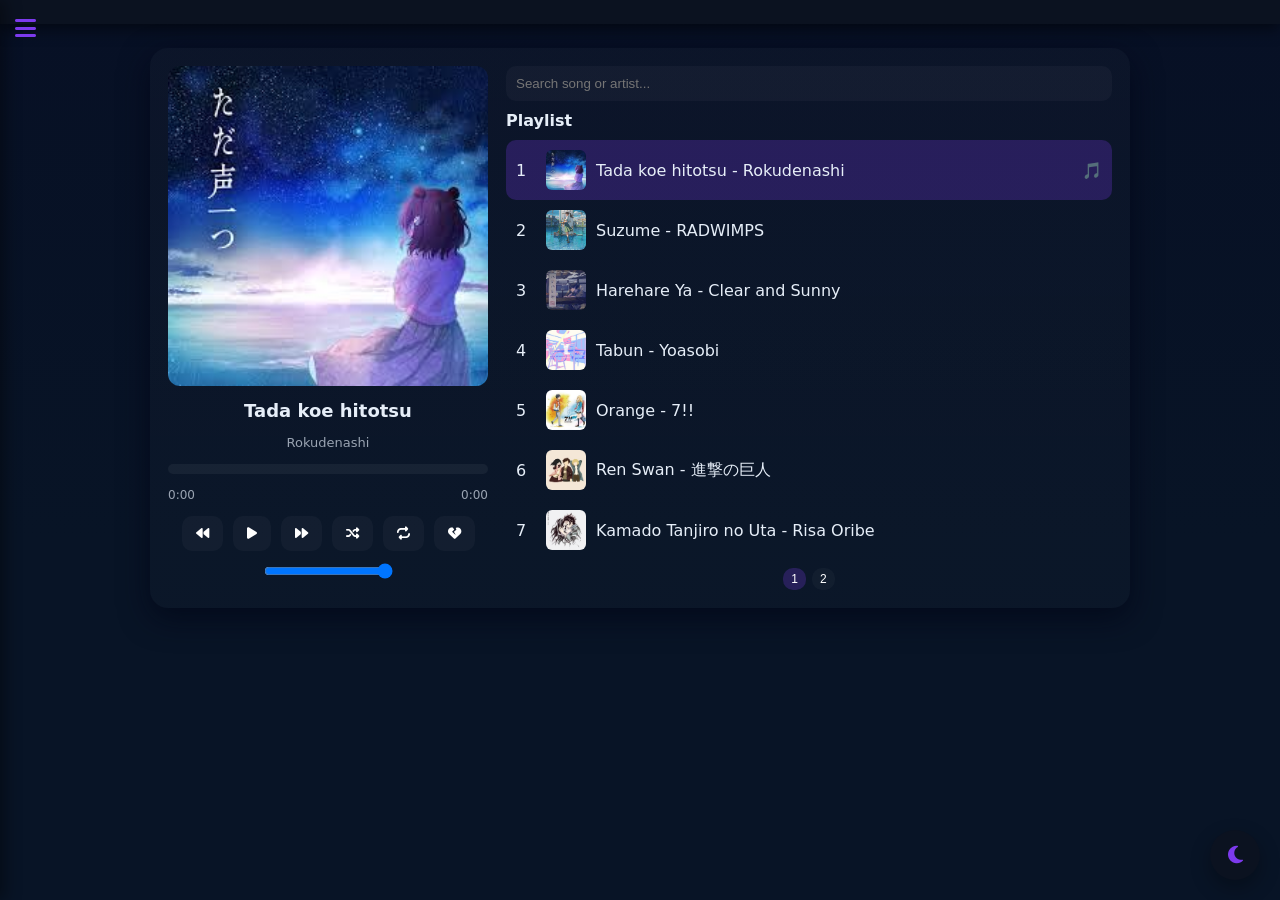
==== index.html @ d4d76c67 "Update index.html" ====
<!doctype html>
<html lang="en">
<head>
<meta charset="utf-8" />
<meta name="viewport" content="width=device-width, initial-scale=1" />
<link rel="stylesheet" href="https://cdnjs.cloudflare.com/ajax/libs/font-awesome/6.5.0/css/all.min.css"/>
<link rel="icon" type="image/png" href="images/music.png" />
<title>Otokoi</title>
<style>
  /* Light mode variables */
body.light{
  --bg:#f5f7fb;
  --card:#ffffff;
  --muted:#5b6472;
  --accent:#7c3aed;
  --glass: rgba(0,0,0,0.05);
  background: linear-gradient(180deg,#e9ecf3 0%, #f5f7fb 60%);
  color:#0f1724;
}

/* Sidebar */
.sidebar {
  position: fixed;
  left: -250px; /* Hidden by default */
  top: 0;
  width: 250px;
  height: 100%;
  background: var(--card); /* Matches the rest of the app */
  color: #fff;
  transition: 0.3s;
  z-index: 1000;
  padding-top: 60px;
  box-shadow: 5px 0 15px rgba(0,0,0,0.4); /* slight shadow for depth */
  border-right: 1px solid rgba(255,255,255,0.05); /* subtle border */
}

/* Sidebar header with logo */
.sidebar-header {
  display: flex;
  flex-direction: column;
  align-items: center;
  margin-bottom: 30px;
}


/* Sidebar button fixed at bottom */
.sidebar-btn {
  position: absolute;
  bottom: 20px;
  left: 50%;
  transform: translateX(-50%);
  padding: 10px 20px;
  background: var(--accent);
  border: none;
  color: #fff;
  font-weight: 600;
  border-radius: 12px;
  cursor: pointer;
  transition: 0.3s;
}

.sidebar-btn:hover {
  background: linear-gradient(90deg, #7c3aed, #2b6ce4);
}
.sidebar-logo {
  width: 80px;
  height: 80px;
  object-fit: cover;
  border-radius: 50%;
  margin-bottom: 10px;
  border: 2px solid var(--accent);
}

.sidebar.active {
  left: 0;
}

.sidebar .close-btn {
  position: absolute;
  top: 15px;
  right: 15px;
  font-size: 1.5rem;
  cursor: pointer;
  color: var(--accent); /* match your accent color */
}

.sidebar h2 {
  text-align: center;
  margin-bottom: 30px;
  font-size: 1.5rem;
  color: var(--accent);
}

.sidebar ul {
  list-style: none;
  padding: 0;
}

.sidebar ul li {
  padding: 15px 20px;
  display: flex;
  align-items: center;
  cursor: pointer;
  transition: 0.2s;
  color: inherit;
}

.sidebar ul li:hover {
  background: rgba(124,58,237,0.1); /* soft hover effect using your accent */
}

.sidebar ul li i {
  margin-right: 15px;
  color: var(--accent);
}

/* Toggle button */
.toggle-btn {
  position: fixed;
  left: 15px;
  top: 15px;
  font-size: 1.5rem;
  cursor: pointer;
  z-index: 1100;
  color: var(--accent);
}


/* Modal styling */
.modal {
  display: none;
  position: fixed;
  inset: 0;
  background: rgba(0,0,0,0.6);
  align-items: center;
  justify-content: center;
  z-index: 2000;
}

.modal-content {
  background: var(--card);
  color: inherit;
  padding: 20px 30px;
  border-radius: 12px;
  max-width: 400px;
  width: 90%;
  text-align: center;
  box-shadow: 0 10px 25px rgba(0,0,0,0.5);
}

.modal-content h2 {
  margin-top: 0;
  color: var(--accent);
}

.modal-content label {
  display: block;
  margin: 20px 0 10px;
}

.modal-content select {
  width: 100%;
  padding: 8px;
  border-radius: 8px;
  border: 1px solid #ccc;
  background: var(--bg);
  color: inherit;
}

.modal-buttons {
  margin-top: 20px;
  display: flex;
  justify-content: space-around;
}

.modal-buttons button {
  padding: 10px 18px;
  border-radius: 8px;
  border: none;
  cursor: pointer;
  font-weight: bold;
  background: var(--accent);
  color: #fff;
  transition: 0.3s;
}

.modal-buttons button:hover {
  background: linear-gradient(90deg, #7c3aed, #2b6ce4);
}



/* Animated gradient background for the whole body */
body.animated-bg {
  background: linear-gradient(270deg, #7c3aed, #2b6ce4, #e91e63, #ff9800);
  background-size: 800% 800%;
  animation: gradientBG 20s ease infinite;
}

@keyframes gradientBG {
  0% { background-position: 0% 50%; }
  50% { background-position: 100% 50%; }
  100% { background-position: 0% 50%; }
}


/* Floating toggle button */
.theme-toggle{
  position:fixed;
  bottom:20px;
  right:20px;
  width:50px;
  height:50px;
  border-radius:50%;
  background:var(--card);
  display:flex;
  align-items:center;
  justify-content:center;
  cursor:pointer;
  box-shadow:0 8px 20px rgba(0,0,0,0.3);
  z-index:999;
  transition:0.3s;
}

.theme-toggle i{
  font-size:20px;
  color:var(--accent);
}

.theme-toggle:hover{
  transform:scale(1.1);
}

:root{
  --bg:#0f1724; --card:#0b1220; --muted:#9aa4b2; --accent:#7c3aed; --glass: rgba(255,255,255,0.03);
}
*{box-sizing:border-box}
body{
  margin:0; font-family:system-ui,Segoe UI,Roboto,Arial; min-height:100vh;
  background: linear-gradient(180deg,#071025 0%, #081426 60%);
  color:#e6eef8;
}
header{
  width:100%; padding:12px 24px; display:flex; align-items:center; justify-content:space-between;
  background: var(--card); position:sticky; top:0; z-index:100; box-shadow: 0 5px 15px rgba(0,0,0,0.5);
}
header h1{margin:0; font-size:20px; cursor:pointer; color:var(--accent);}
header nav a{margin-left:18px; color:#e6eef8; text-decoration:none; font-weight:500;}
header nav a:hover{color:var(--accent);}
.container{display:flex; justify-content:center; padding:24px;}
.player{
  width:100%; max-width:980px; background:linear-gradient(180deg, rgba(255,255,255,0.02), rgba(255,255,255,0.01));
  border-radius:18px; padding:18px; box-shadow: 0 10px 30px rgba(2,6,23,0.7);
  display:grid; grid-template-columns:320px 1fr; gap:18px;
}
.left{
  display:flex; flex-direction:column; gap:14px; align-items:center;
}
.cover{
  width:100%; aspect-ratio:1/1; background:linear-gradient(135deg,var(--accent), #2b6ce4);
  border-radius:12px; display:flex; align-items:center; justify-content:center; background-size:cover;
}
.title{font-weight:700; font-size:18px; text-align:center;}
.artist{font-size:13px; color:var(--muted); text-align:center;}
.progress{height:10px; background:rgba(255,255,255,0.05); border-radius:999px; cursor:pointer; width:100%;}
.progress .bar{height:100%; width:0%; border-radius:999px; background:linear-gradient(90deg,var(--accent), #2b6ce4);}
.time{display:flex; justify-content:space-between; font-size:12px; color:var(--muted); width:100%;}
.controls{display:flex; justify-content:center; gap:10px; flex-wrap:wrap;}
button{background:var(--glass); border:0; color:white; padding:10px 14px; border-radius:10px; cursor:pointer; transition:0.2s;}
button:hover{background:rgba(124,58,237,0.25);}
input[type=range]{cursor:pointer;}
.right{display:flex; flex-direction:column;}
.playlist{margin-top:10px; overflow:auto; max-height:420px;}
.track{padding:10px; border-radius:10px; cursor:pointer; display:flex; align-items:center; gap:10px;}
.track img{width:40px; height:40px; object-fit:cover; border-radius:6px;}
.track:hover{background:rgba(255,255,255,0.05);}
.track.playing{background:rgba(124,58,237,0.25);}
.pagination{display:flex; justify-content:center; gap:6px; margin-top:8px; flex-wrap:wrap;}
.pagination button{padding:4px 8px; font-size:12px;}
footer{margin-top:24px;text-align:center;color:var(--muted); font-size:12px;}

/* Responsive adjustments */
@media (max-width:880px){
  .player{grid-template-columns:1fr; padding:12px;}
  .left{flex-direction:column; align-items:center;}
  .cover{width:80%; max-width:250px;}
  .controls{gap:8px; flex-wrap:wrap;}
  .playlist{max-height:300px;}
}

@media (max-width:500px){
  header{flex-direction:column; align-items:flex-start;}
  header nav a{margin-left:0; margin-top:8px;}
  .cover{width:100%; max-width:200px;}
  .title{font-size:16px;}
  .artist{font-size:12px;}
  .controls button{padding:8px 10px; font-size:14px;}
  .time{font-size:11px;}
  .pagination button{padding:3px 6px; font-size:10px;}
}

/* Playlist scrollbar */
.playlist::-webkit-scrollbar{
  width:8px;
}

.playlist::-webkit-scrollbar-track{
  background:transparent;
}

.playlist::-webkit-scrollbar-thumb{
  background:linear-gradient(180deg,var(--accent), #2b6ce4);
  border-radius:10px;
}

.playlist::-webkit-scrollbar-thumb:hover{
  background:var(--accent);
}

/* Firefox */
.playlist{
  scrollbar-width:thin;
  scrollbar-color: var(--accent) transparent;
}
/* ===== FIX CONTROLS COLOR IN LIGHT MODE ===== */
body.light button{
  color:#0f1724;
}

body.light button:hover{
  background:rgba(124,58,237,0.15);
}

body.light .controls i{
  color:#0f1724;
}

/* Progress bar background */
body.light .progress{
  background:rgba(0,0,0,0.1);
}

/* Playlist text */
body.light .track{
  color:#0f1724;
}

body.light .track:hover{
  background:rgba(0,0,0,0.05);
}

/* Pagination buttons */
body.light .pagination button{
  color:#0f1724;
}

/* Header text */
body.light header nav a{
  color:#0f1724;
}
body.light .controls button{
  border:1px solid rgba(0,0,0,0.08);
}

#likeBtn.active i{
  color:#ff4d6d;
}

.progress .bar{
  transition: width 0.2s linear;
}
.track.playing::after{
  content:"🎵";
  margin-left:auto;
}

/* ===== VIDEO MODAL ===== */
.video-modal{
  position:fixed;
  inset:0;
  background:rgba(0,0,0,0.6);
  display:none;
  align-items:center;
  justify-content:center;
  z-index:1000;
}

.video-modal.show{
  display:flex;
}

#videoCanvas{
  width:400px;
  max-width:90vw;
  border-radius:12px;
}

#greenVideo{
  position: absolute;
  left: -9999px;
  top: -9999px;
}


#closeVideo{
  position:absolute;
  top:20px;
  right:20px;
  background:var(--card);
  border:none;
  color:inherit;
  font-size:18px;
  padding:8px 12px;
  border-radius:50%;
  cursor:pointer;
}

/* ===== MOBILE FLOATING ICON FIX ===== */
@media (max-width:600px){

  .theme-toggle{
    width:44px;
    height:44px;
    bottom:16px;
    right:16px;
  }

  /* Video toggle sits ABOVE theme toggle */
  #videoToggle{
    right:16px !important;
    bottom:72px;
  }

  .theme-toggle i{
    font-size:18px;
  }
}

/* Extra small phones */
@media (max-width:380px){
  .theme-toggle{
    width:40px;
    height:40px;
  }

  #videoToggle{
    bottom:64px;
  }

  .theme-toggle i{
    font-size:16px;
  }
}

.video-modal{
  pointer-events:auto;
}

.theme-toggle{
  touch-action:manipulation;
}

#floatingUI {
  position: fixed;
  inset: 0;
  pointer-events: none; /* don’t block clicks */
  z-index: 1;
  overflow: hidden;
}

.floating-bubble {
  position: absolute;
  border-radius: 50%;
  opacity: 0.6;
  animation: floatAnim linear infinite;
}

@keyframes floatAnim {
  0% {
    transform: translateY(100vh) scale(0);
    opacity: 0;
  }
  10% {
    opacity: 0.3;
  }
  50% {
    opacity: 0.6;
  }
  100% {
    transform: translateY(-10vh) scale(1);
    opacity: 0;
  }
}
#sidebarOverlay {
  position: fixed;
  inset: 0; /* covers the whole screen */
  background: rgba(0,0,0,0.4); /* semi-transparent */
  z-index: 900; /* below the sidebar */
  display: none; /* hidden by default */
}
#sidebar.active + #sidebarOverlay {
  display: block; /* show when sidebar is active */
}

/* Floating funny text */
.funny-text {
  position: fixed;
  top: 50%;
  left: 50%;
  transform: translate(-50%, -50%) scale(0);
  font-size: 4rem;
  font-weight: bold;
  color: var(--accent);
  opacity: 0;
  pointer-events: none;
  z-index: 3000;
  text-align: center;
  transition: transform 0.5s ease, opacity 0.5s ease;
}

.funny-text.show {
  transform: translate(-50%, -50%) scale(1.5);
  opacity: 1;
  animation: fadeOut 2s forwards;
}

@keyframes fadeOut {
  0% {
    transform: translate(-50%, -50%) scale(1.5);
    opacity: 1;
  }
  100% {
    transform: translate(-50%, -50%) scale(2);
    opacity: 0;
  }
}

</style>
</head>

<div id="floatingUI"></div>
<script>
const floatingUI = document.getElementById('floatingUI');

// Array of Font Awesome music icon classes
const musicIcons = [
  'fa-solid fa-music',
  'fa-solid fa-headphones',
  'fa-solid fa-record-vinyl',
  'fa-solid fa-guitar',
  'fa-solid fa-drum'
];

function createBubble() {
  const bubble = document.createElement('i'); // create an <i> element for FA
  bubble.className = musicIcons[Math.floor(Math.random() * musicIcons.length)] + ' floating-bubble';

  const size = Math.random() * 10 + 6; // 12px–32px
  bubble.style.fontSize = `${size}px`;
  bubble.style.left = `${Math.random() * 100}vw`;
  bubble.style.animationDuration = `${Math.random() * 8 + 5}s`; // 5-13s
  bubble.style.color = 'white';
  bubble.style.position = 'absolute';
  bubble.style.pointerEvents = 'none';
  bubble.style.opacity = 0.6;

  floatingUI.appendChild(bubble);

  // Remove after animation ends
  setTimeout(() => bubble.remove(), parseFloat(bubble.style.animationDuration) * 1000);
}

// Continuously create bubbles
setInterval(createBubble, 500); // every 0.5s
</script>

<body>

  
<div class="toggle-btn"><i class="fas fa-bars"></i></div>

<div class="sidebar" id="sidebar">
  <div class="close-btn" id="closeBtn"><i class="fas fa-times"></i></div>

  <!-- Website Logo + Name -->
  <div class="sidebar-header">
    <img src="images/flins.jpg" alt="Website Logo" class="sidebar-logo">
    <h2>Otokoi</h2>
  </div>

  <ul>
    <li><i class="fas fa-cog"></i> Settings</li>
    <li><i class="fas fa-info-circle"></i> About</li>
  </ul>

  <!-- Click Me Button fixed at bottom -->
  <button class="sidebar-btn" id="sidebarBtn">Click Me</button>
  <div id="funnyText" class="funny-text">NIGGA</div>

  <script>
    const sidebarBtn = document.getElementById('sidebarBtn');
const funnyText = document.getElementById('funnyText');

sidebarBtn.addEventListener('click', () => {
  funnyText.classList.add('show');

  // Remove class after animation ends (so it can trigger again)
  setTimeout(() => {
    funnyText.classList.remove('show');
  }, 2000); // matches animation duration
});

  </script>

</div>
<!-- Settings Modal -->
<div id="settingsModal" style="display:none; position:fixed; inset:0; background:rgba(0,0,0,0.6); align-items:center; justify-content:center; z-index:2000;">
  <div style="background:var(--card); padding:20px; border-radius:12px; min-width:250px; display:flex; flex-direction:column; gap:15px; position:relative;">
    <h3 style="margin:0; color:var(--accent); text-align:center;">Settings</h3>
    <label style="display:flex; flex-direction:column; gap:6px; color:inherit;">
      Font
    <!-- Include Minecraft and Genshin fonts via Google Fonts -->
    <link href="https://fonts.googleapis.com/css2?family=Press+Start+2P&family=Noto+Sans+SC&display=swap" rel="stylesheet">

<select id="fontSelect" style="padding:6px; border-radius:6px; border:none;">
  <option value="system-ui, sans-serif">System</option>
  <option value="Arial, sans-serif">Arial</option>
  <option value="'Press Start 2P', cursive">Minecraft</option>
</select>

    </label>

    <!-- Icon Buttons -->
    <div style="display:flex; justify-content:center; gap:20px; margin-top:10px;">
      <button id="saveSettings" style="background:none; border:none; cursor:pointer; font-size:1.5rem; color:var(--accent);" title="Save">
        <i class="fas fa-check"></i>
      </button>
      <button id="closeSettings" style="background:none; border:none; cursor:pointer; font-size:1.5rem; color:var(--accent);" title="Close">
        <i class="fas fa-times"></i>
      </button>
    </div>
  </div>
</div>
<style>
  /* About Modal */
.modal {
  display: none;
  position: fixed;
  z-index: 2000;
  left: 0;
  top: 0;
  width: 100%;
  height: 100%;
  overflow: auto;
  background-color: rgba(0,0,0,0.6);
}

.modal-content {
  background: var(--card);
  margin: 10% auto;
  padding: 20px;
  border-radius: 12px;
  width: 90%;
  max-width: 400px;
  color: inherit;
  text-align: center;
  box-shadow: 0 10px 30px rgba(0,0,0,0.5);
}

.modal-header {
  display: flex;
  justify-content: space-between;
  align-items: center;
}

.modal-header h3 {
  margin: 0;
  color: var(--accent);
}

.close {
  font-size: 1.5rem;
  cursor: pointer;
  color: var(--accent);
}

.about-logo {
  width: 120px;
  height: 120px;
  object-fit: cover;
  border-radius: 50%;
  border: 2px solid var(--accent);
  margin: 15px 0;
}

.modal-body p {
  font-size: 14px;
  line-height: 1.5;
  color: inherit;
}

</style>
<!-- About Modal -->
<div id="aboutModal" class="modal">
  <div class="modal-content">
    <div class="modal-header">
      <h3>About</h3>
      <span id="closeAbout" class="close">&times;</span>
    </div>
    <div class="modal-body">
      <img src="images/flins.jpg" alt="Website Logo" class="about-logo">
      <p>Wala lang.</p>
    </div>
  </div>
</div>

<script>
  // About modal
const aboutBtn = document.querySelector('.sidebar ul li:nth-child(2)');
const aboutModal = document.getElementById('aboutModal');
const closeAbout = document.getElementById('closeAbout');

aboutBtn.addEventListener('click', () => {
  aboutModal.style.display = 'block';
});

closeAbout.addEventListener('click', () => {
  aboutModal.style.display = 'none';
});

// Close modal if clicked outside content
window.addEventListener('click', (e) => {
  if(e.target == aboutModal){
    aboutModal.style.display = 'none';
  }
});

</script>


<!-- Overlay -->
<div id="sidebarOverlay"></div>
<script>
  // ===== Sidebar Toggle =====
  const sidebar = document.getElementById('sidebar');
  const toggleBtn = document.querySelector('.toggle-btn');
  const closeBtn = document.getElementById('closeBtn');
  const sidebarOverlay = document.getElementById('sidebarOverlay');

  toggleBtn.addEventListener('click', () => {
    sidebar.classList.add('active');
    toggleBtn.style.display = 'none';
  });

  closeBtn.addEventListener('click', () => {
    sidebar.classList.remove('active');
    toggleBtn.style.display = 'block';
  });

  // Close sidebar if clicked outside
  sidebarOverlay.addEventListener('click', () => {
    sidebar.classList.remove('active');
    toggleBtn.style.display = 'block';
  });

  // ===== Settings Modal =====
  const settingsModal = document.getElementById('settingsModal');
  const closeSettings = document.getElementById('closeSettings');
  const saveSettings = document.getElementById('saveSettings');
  const fontSelect = document.getElementById('fontSelect');

  // Open modal when clicking Settings in sidebar
  const settingsBtn = document.querySelector('.sidebar ul li i.fa-cog').parentElement;
  settingsBtn.addEventListener('click', () => {
    settingsModal.style.display = 'flex';
  });

  // Close modal
  closeSettings.addEventListener('click', () => {
    settingsModal.style.display = 'none';
  });

  // Save font choice
  saveSettings.addEventListener('click', () => {
    const selectedFont = fontSelect.value;
    document.body.style.fontFamily = selectedFont;
    localStorage.setItem('fontFamily', selectedFont);
    settingsModal.style.display = 'none';
  });

  // Load saved font on page load
  const savedFont = localStorage.getItem('fontFamily');
  if(savedFont){
    document.body.style.fontFamily = savedFont;
    fontSelect.value = savedFont;
  }

  // Close modal if click outside content
  settingsModal.addEventListener('click', e => {
    if(e.target === settingsModal) settingsModal.style.display = 'none';
  });
</script>


  <div class="theme-toggle" id="themeToggle" title="Toggle theme">
  <i class="fas fa-moon" id="themeIcon"></i>
</div>


<header>
  <h1></h1>
  <nav>
 
  </nav>
</header>

<div class="container">
<div class="player">
  <div class="left">
    <div class="cover" id="cover"></div>
    <div class="title" id="title">Loading...</div>
    <div class="artist" id="artist"></div>
    <div class="progress" id="progress"><div class="bar" id="bar"></div></div>
    <div class="time"><span id="current">0:00</span><span id="duration">0:00</span></div>
    <div class="controls">

      <button id="prev"><i class="fas fa-backward"></i></button>
      <button id="play"><i class="fas fa-play"></i></button>
      <button id="next"><i class="fas fa-forward"></i></button>
      <button id="shuffle"><i class="fas fa-random"></i></button>
      <button id="repeat"><i class="fas fa-repeat"></i></button>
      <button id="relapseBtn" title="Relapse Mode">
  <i class="fas fa-heart-broken"></i>
</button>

      <input type="range" id="volume" min="0" max="1" step="0.01" value="1" title="Volume">
    </div>
  </div>
  <div class="right">
    <input
  type="text"
  id="search"
  placeholder="Search song or artist..."
  style="
    padding:10px;
    border-radius:10px;
    border:none;
    margin-bottom:10px;
    background:var(--glass);
    color:inherit;
    outline:none;
  "
/>

    <b>Playlist</b>
    <div class="playlist" id="playlist"></div>
    <div class="pagination" id="pagination"></div>
  </div>
</div>
</div>

<audio id="audio"></audio>

<script>
let relapseMode = false;


// Playlist and Player logic
const audio = document.getElementById('audio');
const titleEl = document.getElementById('title');
const artistEl = document.getElementById('artist');
const playBtn = document.getElementById('play');
const nextBtn = document.getElementById('next');
const prevBtn = document.getElementById('prev');
const bar = document.getElementById('bar');
const progress = document.getElementById('progress');
const currentTimeEl = document.getElementById('current');
const durationEl = document.getElementById('duration');
const playlistEl = document.getElementById('playlist');
const coverEl = document.getElementById('cover');
const shuffleBtn = document.getElementById('shuffle');
const repeatBtn = document.getElementById('repeat');
const volumeSlider = document.getElementById('volume');
const paginationEl = document.getElementById('pagination');
const searchInput = document.getElementById('search');
const relapseBtn = document.getElementById('relapseBtn');

relapseBtn.onclick = () => {
  relapseMode = !relapseMode;

  relapseBtn.style.backgroundColor = relapseMode
    ? 'rgba(255, 77, 109, 0.35)'
    : 'var(--glass)';

  currentPage = 1;
  renderPlaylist();
};


let playlist = [
  {title:"Tada koe hitotsu", artist:"Rokudenashi",file: "music/Tada.mp3",cover:"cover/tada.jpg"},
  {title:"Suzume", artist:"RADWIMPS ",file: "music/Suzume.mp3",cover:"cover/suzume.jpg"},
  {title:" Harehare Ya", artist:"Clear and Sunny ",file: "music/Hare.mp3",cover:"cover/hare.jpg"},
  {title:"Tabun",artist:"Yoasobi",file:"music/Tabun.mp3",cover:"cover/tabun.jpeg"},
  {title:"Orange",artist:"7!!",file:"music/Orange.mp3",cover:"cover/orange.jpeg"},
  {title:"Ren Swan",artist:"進撃の巨人",file:"music/Redswan.mp3",cover:"cover/redswan.jpeg"},
  {title:"Kamado Tanjiro no Uta",artist:"Risa Oribe",file:"music/Kamado.mp3",cover:"cover/kamado.jpeg"},
  {title:"Memories",artist:"Maki Otsuki",file:"music/Memories.mp3",cover:"cover/memories.jpeg"},
  {title:"Sparkle", artist:"Your Name",file: "music/Sparkle.mp3",cover:"cover/sparkle.jpeg"},
  {title:"Racing Into The Night", artist:"Yoasobi",file: "music/racing_into_the_night.mp3",cover:"cover/racing.png"},
  {title:"Akuma no Ko", artist:"Ai Higuchi",file: "music/Akumanoko.mp3",cover:"cover/akuma.jpg"},
  {title:"Night Dancer", artist:"Imase",file: "music/Nightdancer.mp3",cover:"cover/nightdancer.jpg"},
  {title:"Kamado Nezuko no Uta", artist:"Nami Nakagawa",file: "music/Kamadonezuko.mp3",cover:"cover/kamadonezuko.png"},
  {title:"Toumei Datta Sekai", artist:"Motohiro Hata",file: "music/Toumei.mp3",cover:"cover/toumei.jpg"},
  {title:"Multo", artist:"Cup of Joe",file: "music/Multo.mp3",cover:"cover/multo.jpg", relapse:true},





];
let current=0, isShuffle=false, isRepeat=false;
let currentPage=1, songsPerPage=9;

function formatTime(s){ if(!isFinite(s)) return '0:00'; s=Math.floor(s); const m=Math.floor(s/60); const sec=s%60; return m+':' + (sec<10?'0':'')+sec; }

function renderPlaylist(){
  playlistEl.innerHTML='';

  const keyword = searchInput.value.toLowerCase();

 const filteredPlaylist = playlist.filter(song => {
  const matchesSearch =
    song.title.toLowerCase().includes(keyword) ||
    song.artist.toLowerCase().includes(keyword);

  const matchesRelapse =
    !relapseMode || song.relapse === true;

  return matchesSearch && matchesRelapse;
});


  let start = (currentPage - 1) * songsPerPage;
  let end = Math.min(start + songsPerPage, filteredPlaylist.length);

  for(let i = start; i < end; i++){
    const song = filteredPlaylist[i];

    const realIndex = playlist.indexOf(song);

    const div = document.createElement('div');
    div.className = 'track' + (realIndex === current ? ' playing' : '');

    div.innerHTML = `
      <span style="width:20px">${realIndex + 1}</span>
      <img src="${song.cover}">
      <span>${song.title} - ${song.artist}</span>
    `;

    div.onclick = () => loadSong(realIndex);
    playlistEl.appendChild(div);
  }

  renderPagination(filteredPlaylist.length);
}

searchInput.oninput = () => {
  currentPage = 1;
  renderPlaylist();
};
document.addEventListener('keydown', e => {
  if(e.key === 'Escape'){
    searchInput.value = '';
    renderPlaylist();
  }
});




function renderPagination(totalItems = playlist.length){
  paginationEl.innerHTML='';
  const totalPages = Math.ceil(totalItems / songsPerPage);

  for(let i = 1; i <= totalPages; i++){
    const btn = document.createElement('button');
    btn.textContent = i;
    btn.style.background =
      i === currentPage ? 'rgba(124,58,237,0.25)' : 'var(--glass)';

    btn.onclick = () => {
      currentPage = i;
      renderPlaylist();
    };

    paginationEl.appendChild(btn);
  }
}


// When a song is loaded, save it to localStorage
function loadSong(i){
  if(relapseMode && !playlist[i].relapse){
    return; // block non-relapse songs
  }

  current = i;
  const song = playlist[i];
  audio.src = song.file;
  titleEl.textContent = song.title;
  artistEl.textContent = song.artist || 'Unknown';
  coverEl.style.backgroundImage = `url('${song.cover}')`;
  audio.play();
  renderPlaylist();

  localStorage.setItem('lastPlayedSong', i);
}
// Load
relapseMode = localStorage.getItem('relapseMode') === 'true';

// Save on toggle
localStorage.setItem('relapseMode', relapseMode);


// On page load, check if there's a song saved
window.addEventListener('load', () => {
  const lastPlayed = localStorage.getItem('lastPlayedSong');
  if(lastPlayed !== null && playlist[lastPlayed]){
    loadSong(Number(lastPlayed));
  } else {
    loadSong(0); // default to first song
  }
});


playBtn.onclick=()=>audio.paused?audio.play():audio.pause();
nextBtn.onclick=()=>{if(isShuffle) loadSong(Math.floor(Math.random()*playlist.length)); else loadSong((current+1)%playlist.length);}
prevBtn.onclick=()=>loadSong((current-1+playlist.length)%playlist.length);
shuffleBtn.onclick=()=>{isShuffle=!isShuffle; shuffleBtn.style.backgroundColor=isShuffle?'rgba(124,58,237,0.25)':'var(--glass)';}
repeatBtn.onclick=()=>{isRepeat=!isRepeat; repeatBtn.style.backgroundColor=isRepeat?'rgba(124,58,237,0.25)':'var(--glass)';}
volumeSlider.oninput=()=>audio.volume=volumeSlider.value;

audio.ontimeupdate=()=>{bar.style.width=(audio.currentTime/audio.duration)*100+'%'; currentTimeEl.textContent=formatTime(audio.currentTime); durationEl.textContent=formatTime(audio.duration);}
progress.onclick=(e)=>{audio.currentTime=(e.offsetX/progress.clientWidth)*audio.duration;}
audio.onended=()=>{if(isRepeat) loadSong(current); else nextBtn.onclick();}

// initialize
renderPlaylist();
loadSong(0);


const themeToggle = document.getElementById('themeToggle');
const themeIcon = document.getElementById('themeIcon');

function updateThemeIcon(){
  if(document.body.classList.contains('light')){
    themeIcon.className = 'fas fa-sun';
  }else{
    themeIcon.className = 'fas fa-moon';
  }
}

themeToggle.onclick = () => {
  document.body.classList.toggle('light');
  updateThemeIcon();
};

// init icon
updateThemeIcon();


// ===== SAVE THEME =====
if(localStorage.getItem('theme') === 'light'){
  document.body.classList.add('light');
}

updateThemeIcon();

themeToggle.onclick = () => {
  document.body.classList.toggle('light');
  localStorage.setItem(
    'theme',
    document.body.classList.contains('light') ? 'light' : 'dark'
  );
  updateThemeIcon();
};

const likeBtn = document.getElementById('likeBtn');
let favorites = JSON.parse(localStorage.getItem('favorites') || '[]');

function updateLike(){
  likeBtn.classList.toggle('active', favorites.includes(current));
}

likeBtn.onclick = () => {
  if(favorites.includes(current)){
    favorites = favorites.filter(i => i !== current);
  }else{
    favorites.push(current);
  }
  localStorage.setItem('favorites', JSON.stringify(favorites));
  updateLike();
};

updateLike();


document.addEventListener('keydown', e => {
  if(e.target.tagName === 'INPUT') return;

  if(e.code === 'Space'){
    e.preventDefault();
    playBtn.onclick();
  }
  if(e.code === 'ArrowRight'){
    audio.currentTime += 5;
  }
  if(e.code === 'ArrowLeft'){
    audio.currentTime -= 5;
  }
  if(e.code === 'ArrowUp'){
    audio.volume = Math.min(1, audio.volume + 0.05);
  }
  if(e.code === 'ArrowDown'){
    audio.volume = Math.max(0, audio.volume - 0.05);
  }
});

const videoToggle = document.getElementById('videoToggle');
const videoModal = document.getElementById('videoModal');
const greenVideo = document.getElementById('greenVideo');
const canvas = document.getElementById('videoCanvas');
const ctx = canvas.getContext('2d');
const closeVideo = document.getElementById('closeVideo');

videoToggle.onclick = () => {
  videoModal.classList.add('show');
  greenVideo.currentTime = 0;

  // wait until the video is ready
  greenVideo.muted = true;
  greenVideo.play().catch(err => console.log('Video play failed:', err));

  greenVideo.addEventListener('canplay', function startDrawing() {
    drawVideo();
    greenVideo.removeEventListener('canplay', startDrawing);
  });
};



closeVideo.onclick = () => {
  videoModal.classList.remove('show');
  greenVideo.pause();
};

greenVideo.onloadedmetadata = () => {
  canvas.width = greenVideo.videoWidth;
  canvas.height = greenVideo.videoHeight;
};


function drawVideo(){
  if(!videoModal.classList.contains('show')) return;

  if(greenVideo.readyState >= 2){
    canvas.width = greenVideo.videoWidth;
    canvas.height = greenVideo.videoHeight;

    ctx.drawImage(greenVideo, 0, 0, canvas.width, canvas.height);

    const frame = ctx.getImageData(0, 0, canvas.width, canvas.height);
    const data = frame.data;

    for(let i=0;i<data.length;i+=4){
      const r=data[i], g=data[i+1], b=data[i+2];
      if(g>120 && g>r+30 && g>b+30) data[i+3]=0;
    }

    ctx.putImageData(frame,0,0);
  }

  requestAnimationFrame(drawVideo);
  // console.log('Drawing frame...'); // uncomment for debugging
}


const bgToggle = document.getElementById('bgToggle');
const bgColorPicker = document.getElementById('bgColorPicker');

// Show color picker when palette icon is clicked
bgToggle.onclick = () => bgColorPicker.click();

// When user picks a color
bgColorPicker.oninput = (e) => {
  document.body.style.background = e.target.value;
  localStorage.setItem('bgColor', e.target.value);
};

// Load saved background on page load
const savedBg = localStorage.getItem('bgColor');
if(savedBg){
  document.body.style.background = savedBg;
}





</script>

</body>
</html>
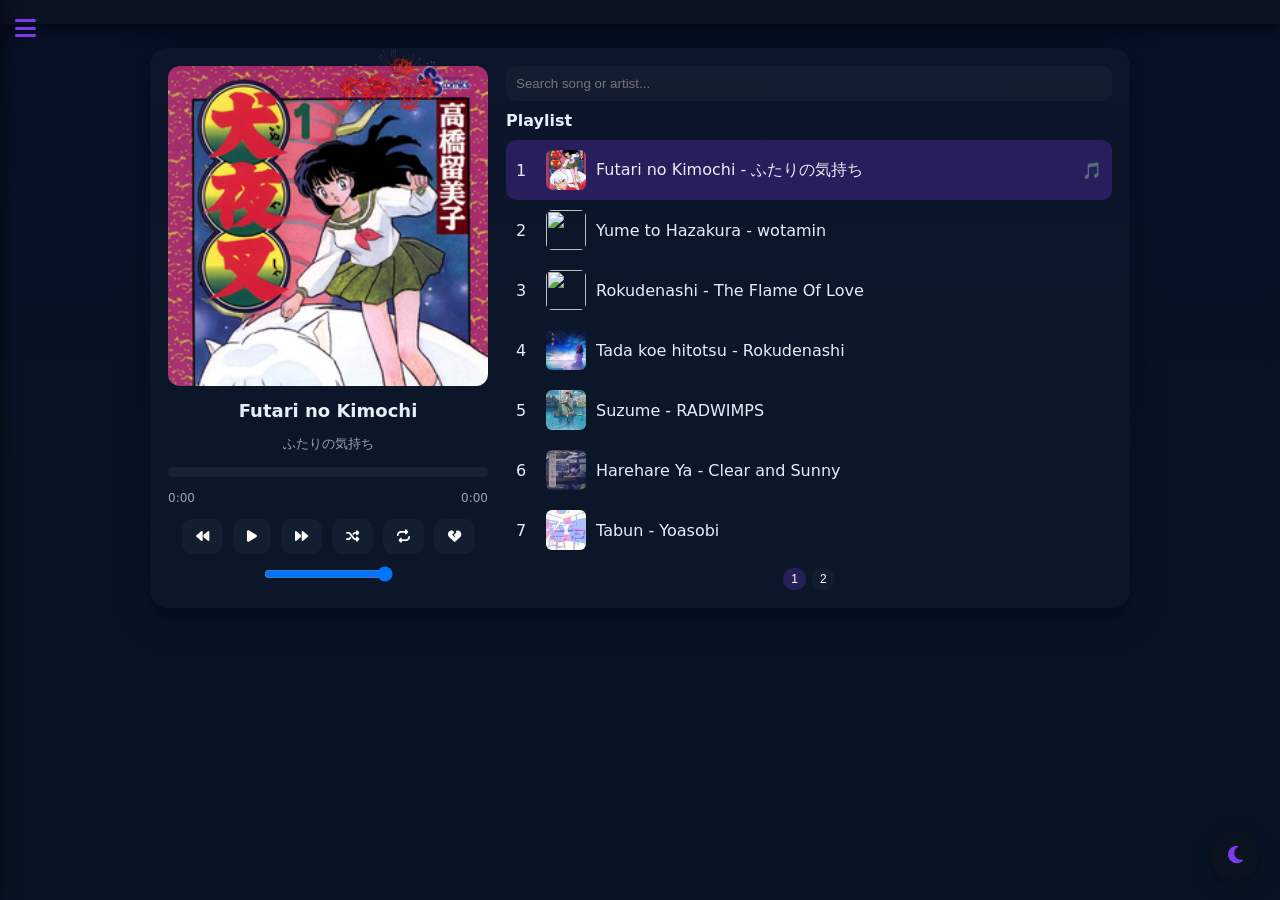
==== commit 9ffb1209: "Update index.html" ====
--- a/index.html
+++ b/index.html
@@ -19,6 +19,17 @@
   color:#0f1724;
 }
 
+.floating-flower{
+  position:absolute;
+  width: 200px;
+  height: 160px;
+  background-size: contain;
+  background-repeat: no-repeat;
+  opacity: 0.75;
+  animation: floatAnim linear infinite;
+  pointer-events: none;
+}
+
 /* Sidebar */
 .sidebar {
   position: fixed;
@@ -551,6 +562,28 @@
   'fa-solid fa-guitar',
   'fa-solid fa-drum'
 ];
+
+
+function createFlower(){
+  const flower = document.createElement('div');
+  flower.className = 'floating-flower';
+
+  flower.style.backgroundImage = "url('images/flower2.png')";
+  flower.style.left = Math.random() * 100 + 'vw';
+  flower.style.animationDuration = (Math.random() * 8 + 6) + 's';
+  flower.style.transform = `scale(${Math.random() * 0.8 + 0.4})`;
+
+  floatingUI.appendChild(flower);
+
+  setTimeout(() => flower.remove(),
+    parseFloat(flower.style.animationDuration) * 1000
+  );
+}
+
+// spawn every 1.2s
+setInterval(createFlower, 1200);
+
+
 
 function createBubble() {
   const bubble = document.createElement('i'); // create an <i> element for FA
@@ -899,6 +932,10 @@
 
 
 let playlist = [
+    {title:"Futari no Kimochi", artist:"ふたりの気持ち",file: "music/Futari.mp3",cover:"cover/futari.png"},
+    {title:"Yume to Hazakura", artist:"wotamin ",file: "music/Yume.mp3",cover:"cover/yume.png"},
+      {title:"Rokudenashi ", artist:"The Flame Of Love",file: "music/Roku.mp3",cover:"cover/ruko.png"},
+
   {title:"Tada koe hitotsu", artist:"Rokudenashi",file: "music/Tada.mp3",cover:"cover/tada.jpg"},
   {title:"Suzume", artist:"RADWIMPS ",file: "music/Suzume.mp3",cover:"cover/suzume.jpg"},
   {title:" Harehare Ya", artist:"Clear and Sunny ",file: "music/Hare.mp3",cover:"cover/hare.jpg"},
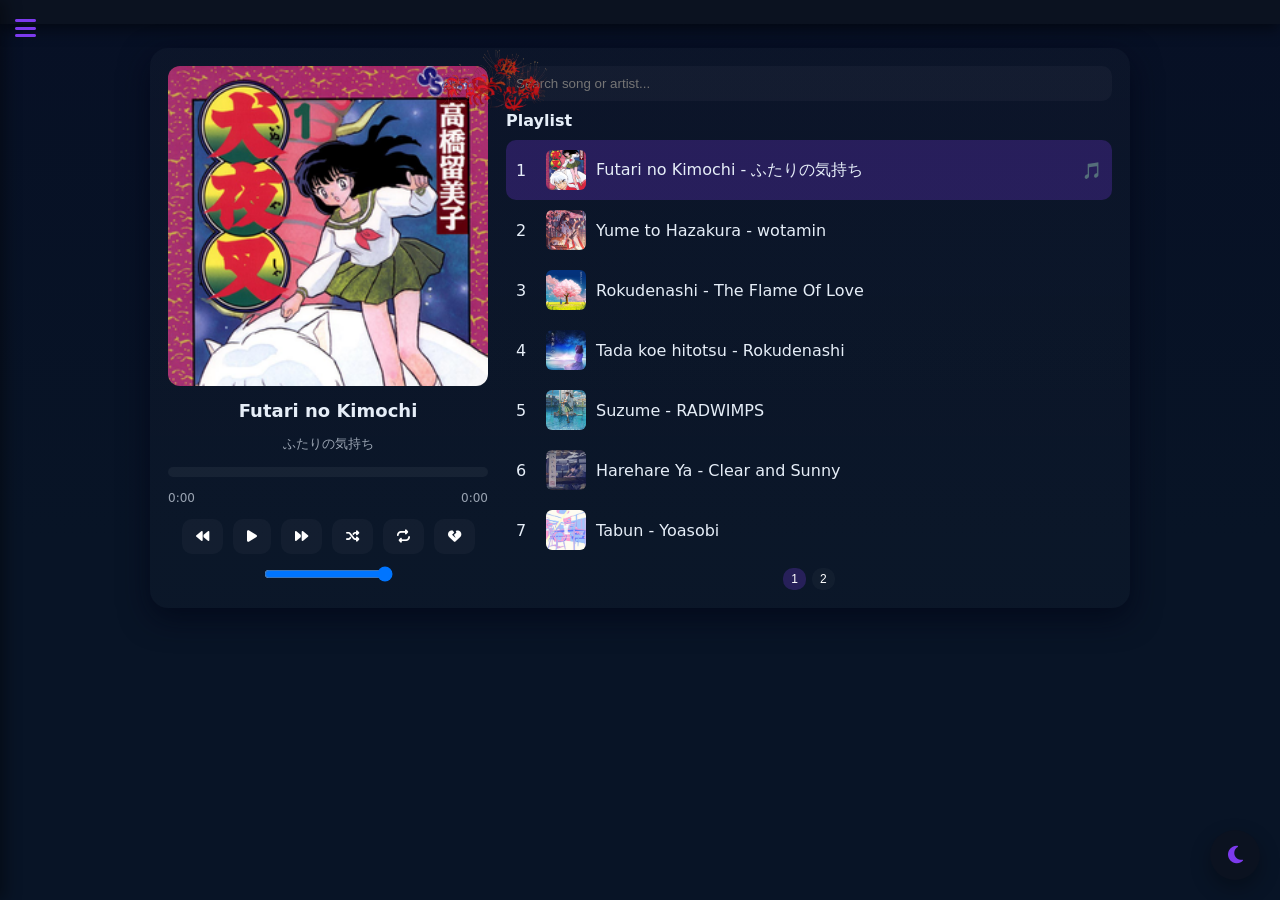
==== commit c29a7694: "Update index.html" ====
--- a/index.html
+++ b/index.html
@@ -933,8 +933,8 @@
 
 let playlist = [
     {title:"Futari no Kimochi", artist:"ふたりの気持ち",file: "music/Futari.mp3",cover:"cover/futari.png"},
-    {title:"Yume to Hazakura", artist:"wotamin ",file: "music/Yume.mp3",cover:"cover/yume.png"},
-      {title:"Rokudenashi ", artist:"The Flame Of Love",file: "music/Roku.mp3",cover:"cover/ruko.png"},
+    {title:"Yume to Hazakura", artist:"wotamin ",file: "music/Yume.mp3",cover:"cover/yume.PNG"},
+      {title:"Rokudenashi ", artist:"The Flame Of Love",file: "music/Roku.mp3",cover:"cover/roku.png"},
 
   {title:"Tada koe hitotsu", artist:"Rokudenashi",file: "music/Tada.mp3",cover:"cover/tada.jpg"},
   {title:"Suzume", artist:"RADWIMPS ",file: "music/Suzume.mp3",cover:"cover/suzume.jpg"},
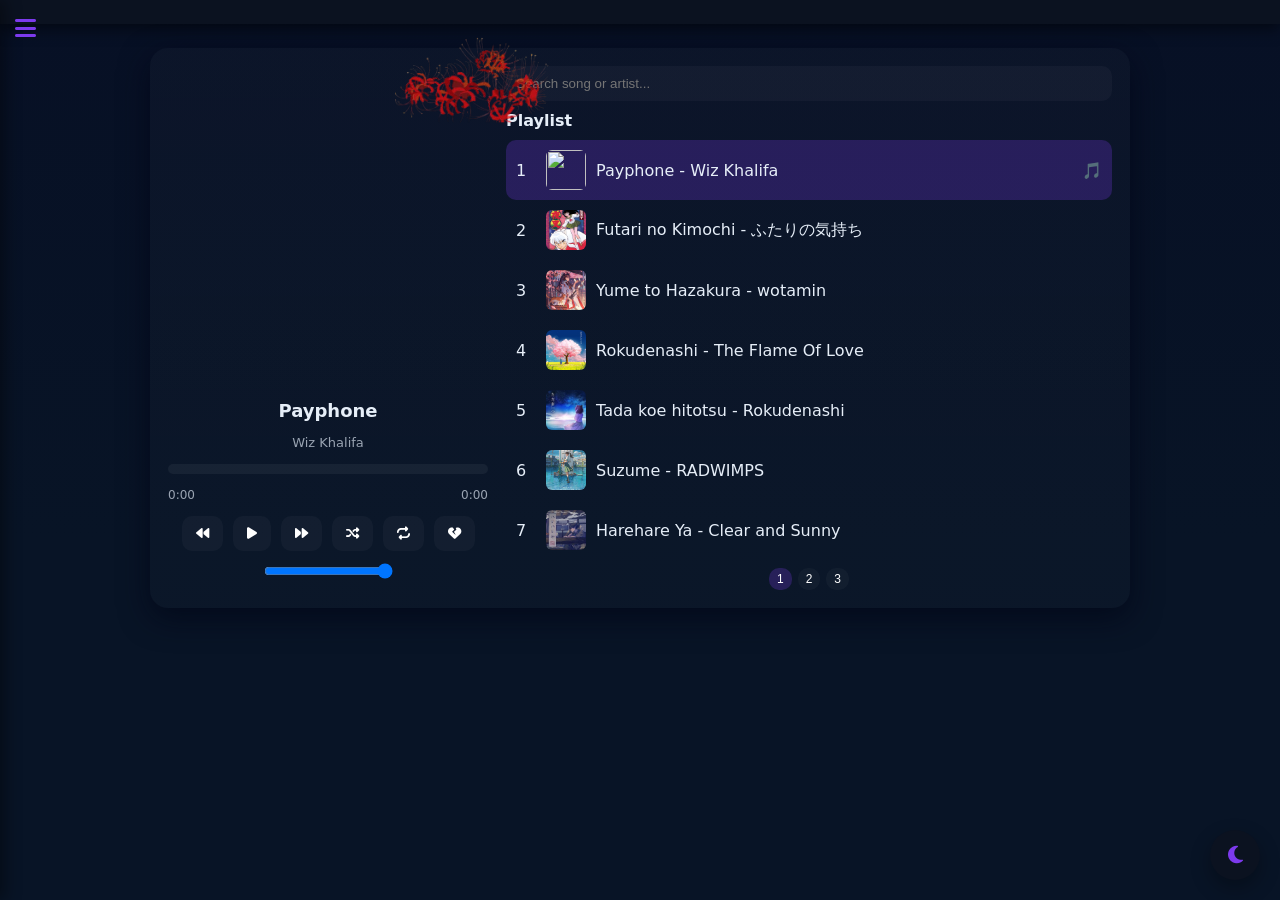
==== commit 958fc580: "Add 'Payphone' to the playlist" ====
--- a/index.html
+++ b/index.html
@@ -932,6 +932,8 @@
 
 
 let playlist = [
+  
+  {title:"Payphone", artist:"Wiz Khalifa",file: "music/Maroon 5, Wiz Khalifa – Payphone (Lyrics).mp3",cover:"cover/images.jpeg"},
     {title:"Futari no Kimochi", artist:"ふたりの気持ち",file: "music/Futari.mp3",cover:"cover/futari.png"},
     {title:"Yume to Hazakura", artist:"wotamin ",file: "music/Yume.mp3",cover:"cover/yume.PNG"},
       {title:"Rokudenashi ", artist:"The Flame Of Love",file: "music/Roku.mp3",cover:"cover/roku.png"},
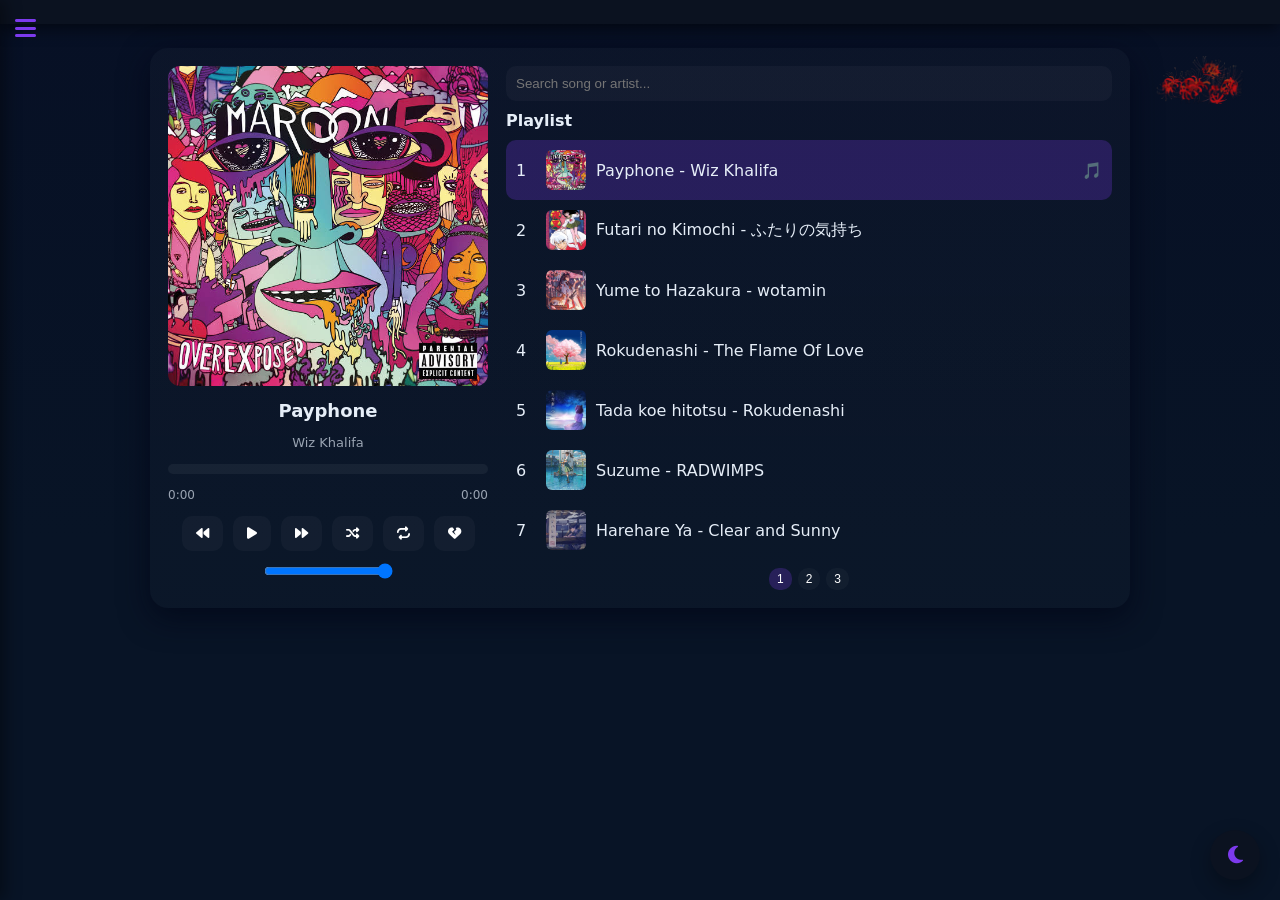
==== commit 12d0540a: "Change cover image for 'Payphone' track Updated the cover image for the 'Payphone' track in the play" ====
--- a/index.html
+++ b/index.html
@@ -933,7 +933,7 @@
 
 let playlist = [
   
-  {title:"Payphone", artist:"Wiz Khalifa",file: "music/Maroon 5, Wiz Khalifa – Payphone (Lyrics).mp3",cover:"cover/images.jpeg"},
+  {title:"Payphone", artist:"Wiz Khalifa",file: "music/Maroon 5, Wiz Khalifa – Payphone (Lyrics).mp3",cover:"cover/images (24).jpeg"},
     {title:"Futari no Kimochi", artist:"ふたりの気持ち",file: "music/Futari.mp3",cover:"cover/futari.png"},
     {title:"Yume to Hazakura", artist:"wotamin ",file: "music/Yume.mp3",cover:"cover/yume.PNG"},
       {title:"Rokudenashi ", artist:"The Flame Of Love",file: "music/Roku.mp3",cover:"cover/roku.png"},
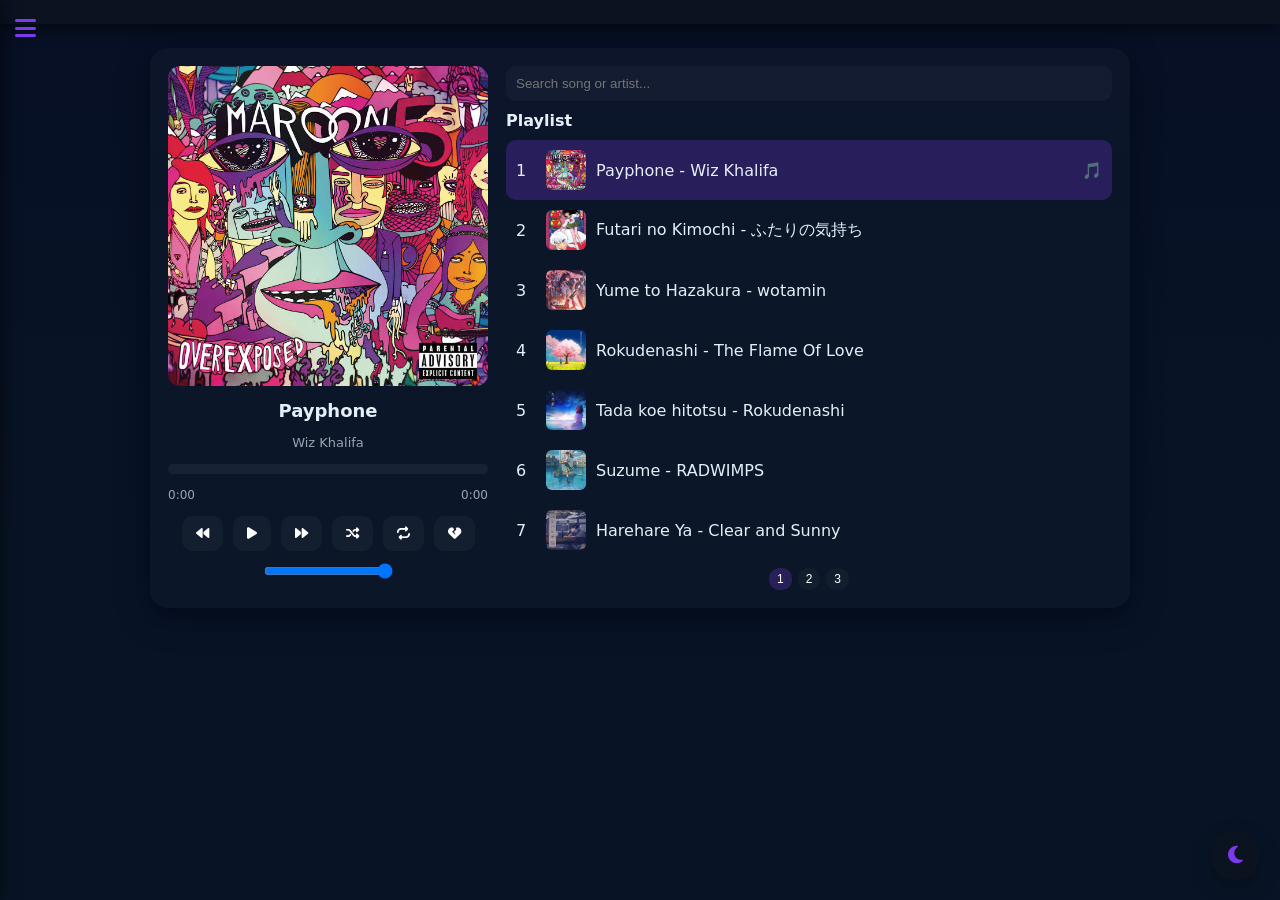
==== commit b18eeb3b: "Increase flower spawn interval from 1.2s to 1.8s" ====
--- a/index.html
+++ b/index.html
@@ -581,7 +581,7 @@
 }
 
 // spawn every 1.2s
-setInterval(createFlower, 1200);
+setInterval(createFlower, 1800);
 
 
 
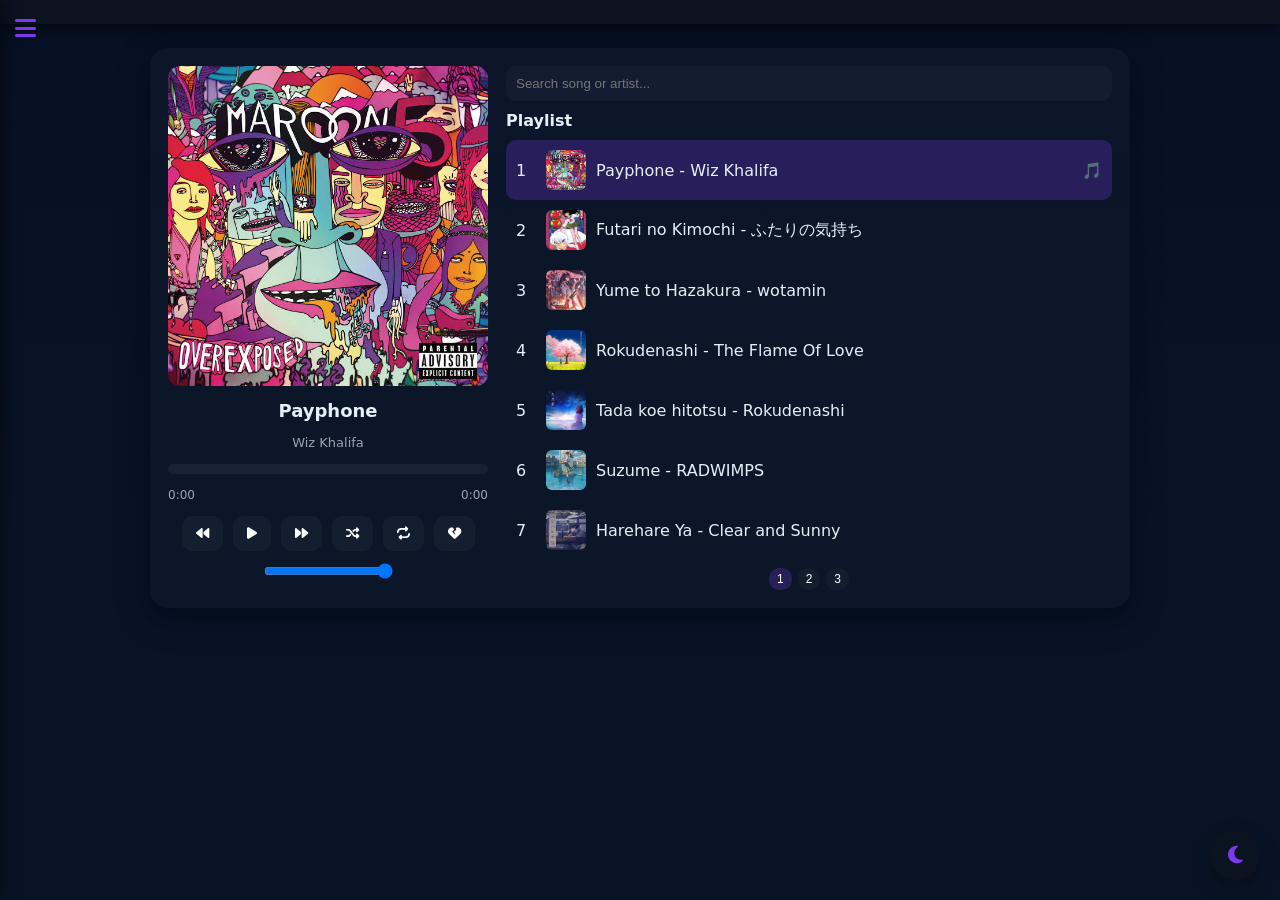
==== commit 4a487b93: "Add files via upload" ====
--- a/index.html
+++ b/index.html
@@ -1,1254 +1,364 @@
-
-<!doctype html>
-<html lang="en">
-<head>
-<meta charset="utf-8" />
-<meta name="viewport" content="width=device-width, initial-scale=1" />
-<link rel="stylesheet" href="https://cdnjs.cloudflare.com/ajax/libs/font-awesome/6.5.0/css/all.min.css"/>
-<link rel="icon" type="image/png" href="images/music.png" />
-<title>Otokoi</title>
-<style>
-  /* Light mode variables */
-body.light{
-  --bg:#f5f7fb;
-  --card:#ffffff;
-  --muted:#5b6472;
-  --accent:#7c3aed;
-  --glass: rgba(0,0,0,0.05);
-  background: linear-gradient(180deg,#e9ecf3 0%, #f5f7fb 60%);
-  color:#0f1724;
-}
-
-.floating-flower{
-  position:absolute;
-  width: 200px;
-  height: 160px;
-  background-size: contain;
-  background-repeat: no-repeat;
-  opacity: 0.75;
-  animation: floatAnim linear infinite;
-  pointer-events: none;
-}
-
-/* Sidebar */
-.sidebar {
-  position: fixed;
-  left: -250px; /* Hidden by default */
-  top: 0;
-  width: 250px;
-  height: 100%;
-  background: var(--card); /* Matches the rest of the app */
-  color: #fff;
-  transition: 0.3s;
-  z-index: 1000;
-  padding-top: 60px;
-  box-shadow: 5px 0 15px rgba(0,0,0,0.4); /* slight shadow for depth */
-  border-right: 1px solid rgba(255,255,255,0.05); /* subtle border */
-}
-
-/* Sidebar header with logo */
-.sidebar-header {
-  display: flex;
-  flex-direction: column;
-  align-items: center;
-  margin-bottom: 30px;
-}
-
-
-/* Sidebar button fixed at bottom */
-.sidebar-btn {
-  position: absolute;
-  bottom: 20px;
-  left: 50%;
-  transform: translateX(-50%);
-  padding: 10px 20px;
-  background: var(--accent);
-  border: none;
-  color: #fff;
-  font-weight: 600;
-  border-radius: 12px;
-  cursor: pointer;
-  transition: 0.3s;
-}
-
-.sidebar-btn:hover {
-  background: linear-gradient(90deg, #7c3aed, #2b6ce4);
-}
-.sidebar-logo {
-  width: 80px;
-  height: 80px;
-  object-fit: cover;
-  border-radius: 50%;
-  margin-bottom: 10px;
-  border: 2px solid var(--accent);
-}
-
-.sidebar.active {
-  left: 0;
-}
-
-.sidebar .close-btn {
-  position: absolute;
-  top: 15px;
-  right: 15px;
-  font-size: 1.5rem;
-  cursor: pointer;
-  color: var(--accent); /* match your accent color */
-}
-
-.sidebar h2 {
-  text-align: center;
-  margin-bottom: 30px;
-  font-size: 1.5rem;
-  color: var(--accent);
-}
-
-.sidebar ul {
-  list-style: none;
-  padding: 0;
-}
-
-.sidebar ul li {
-  padding: 15px 20px;
-  display: flex;
-  align-items: center;
-  cursor: pointer;
-  transition: 0.2s;
-  color: inherit;
-}
-
-.sidebar ul li:hover {
-  background: rgba(124,58,237,0.1); /* soft hover effect using your accent */
-}
-
-.sidebar ul li i {
-  margin-right: 15px;
-  color: var(--accent);
-}
-
-/* Toggle button */
-.toggle-btn {
-  position: fixed;
-  left: 15px;
-  top: 15px;
-  font-size: 1.5rem;
-  cursor: pointer;
-  z-index: 1100;
-  color: var(--accent);
-}
-
-
-/* Modal styling */
-.modal {
-  display: none;
-  position: fixed;
-  inset: 0;
-  background: rgba(0,0,0,0.6);
-  align-items: center;
-  justify-content: center;
-  z-index: 2000;
-}
-
-.modal-content {
-  background: var(--card);
-  color: inherit;
-  padding: 20px 30px;
-  border-radius: 12px;
-  max-width: 400px;
-  width: 90%;
-  text-align: center;
-  box-shadow: 0 10px 25px rgba(0,0,0,0.5);
-}
-
-.modal-content h2 {
-  margin-top: 0;
-  color: var(--accent);
-}
-
-.modal-content label {
-  display: block;
-  margin: 20px 0 10px;
-}
-
-.modal-content select {
-  width: 100%;
-  padding: 8px;
-  border-radius: 8px;
-  border: 1px solid #ccc;
-  background: var(--bg);
-  color: inherit;
-}
-
-.modal-buttons {
-  margin-top: 20px;
-  display: flex;
-  justify-content: space-around;
-}
-
-.modal-buttons button {
-  padding: 10px 18px;
-  border-radius: 8px;
-  border: none;
-  cursor: pointer;
-  font-weight: bold;
-  background: var(--accent);
-  color: #fff;
-  transition: 0.3s;
-}
-
-.modal-buttons button:hover {
-  background: linear-gradient(90deg, #7c3aed, #2b6ce4);
-}
-
-
-
-/* Animated gradient background for the whole body */
-body.animated-bg {
-  background: linear-gradient(270deg, #7c3aed, #2b6ce4, #e91e63, #ff9800);
-  background-size: 800% 800%;
-  animation: gradientBG 20s ease infinite;
-}
-
-@keyframes gradientBG {
-  0% { background-position: 0% 50%; }
-  50% { background-position: 100% 50%; }
-  100% { background-position: 0% 50%; }
-}
-
-
-/* Floating toggle button */
-.theme-toggle{
-  position:fixed;
-  bottom:20px;
-  right:20px;
-  width:50px;
-  height:50px;
-  border-radius:50%;
-  background:var(--card);
-  display:flex;
-  align-items:center;
-  justify-content:center;
-  cursor:pointer;
-  box-shadow:0 8px 20px rgba(0,0,0,0.3);
-  z-index:999;
-  transition:0.3s;
-}
-
-.theme-toggle i{
-  font-size:20px;
-  color:var(--accent);
-}
-
-.theme-toggle:hover{
-  transform:scale(1.1);
-}
-
-:root{
-  --bg:#0f1724; --card:#0b1220; --muted:#9aa4b2; --accent:#7c3aed; --glass: rgba(255,255,255,0.03);
-}
-*{box-sizing:border-box}
-body{
-  margin:0; font-family:system-ui,Segoe UI,Roboto,Arial; min-height:100vh;
-  background: linear-gradient(180deg,#071025 0%, #081426 60%);
-  color:#e6eef8;
-}
-header{
-  width:100%; padding:12px 24px; display:flex; align-items:center; justify-content:space-between;
-  background: var(--card); position:sticky; top:0; z-index:100; box-shadow: 0 5px 15px rgba(0,0,0,0.5);
-}
-header h1{margin:0; font-size:20px; cursor:pointer; color:var(--accent);}
-header nav a{margin-left:18px; color:#e6eef8; text-decoration:none; font-weight:500;}
-header nav a:hover{color:var(--accent);}
-.container{display:flex; justify-content:center; padding:24px;}
-.player{
-  width:100%; max-width:980px; background:linear-gradient(180deg, rgba(255,255,255,0.02), rgba(255,255,255,0.01));
-  border-radius:18px; padding:18px; box-shadow: 0 10px 30px rgba(2,6,23,0.7);
-  display:grid; grid-template-columns:320px 1fr; gap:18px;
-}
-.left{
-  display:flex; flex-direction:column; gap:14px; align-items:center;
-}
-.cover{
-  width:100%; aspect-ratio:1/1; background:linear-gradient(135deg,var(--accent), #2b6ce4);
-  border-radius:12px; display:flex; align-items:center; justify-content:center; background-size:cover;
-}
-.title{font-weight:700; font-size:18px; text-align:center;}
-.artist{font-size:13px; color:var(--muted); text-align:center;}
-.progress{height:10px; background:rgba(255,255,255,0.05); border-radius:999px; cursor:pointer; width:100%;}
-.progress .bar{height:100%; width:0%; border-radius:999px; background:linear-gradient(90deg,var(--accent), #2b6ce4);}
-.time{display:flex; justify-content:space-between; font-size:12px; color:var(--muted); width:100%;}
-.controls{display:flex; justify-content:center; gap:10px; flex-wrap:wrap;}
-button{background:var(--glass); border:0; color:white; padding:10px 14px; border-radius:10px; cursor:pointer; transition:0.2s;}
-button:hover{background:rgba(124,58,237,0.25);}
-input[type=range]{cursor:pointer;}
-.right{display:flex; flex-direction:column;}
-.playlist{margin-top:10px; overflow:auto; max-height:420px;}
-.track{padding:10px; border-radius:10px; cursor:pointer; display:flex; align-items:center; gap:10px;}
-.track img{width:40px; height:40px; object-fit:cover; border-radius:6px;}
-.track:hover{background:rgba(255,255,255,0.05);}
-.track.playing{background:rgba(124,58,237,0.25);}
-.pagination{display:flex; justify-content:center; gap:6px; margin-top:8px; flex-wrap:wrap;}
-.pagination button{padding:4px 8px; font-size:12px;}
-footer{margin-top:24px;text-align:center;color:var(--muted); font-size:12px;}
-
-/* Responsive adjustments */
-@media (max-width:880px){
-  .player{grid-template-columns:1fr; padding:12px;}
-  .left{flex-direction:column; align-items:center;}
-  .cover{width:80%; max-width:250px;}
-  .controls{gap:8px; flex-wrap:wrap;}
-  .playlist{max-height:300px;}
-}
-
-@media (max-width:500px){
-  header{flex-direction:column; align-items:flex-start;}
-  header nav a{margin-left:0; margin-top:8px;}
-  .cover{width:100%; max-width:200px;}
-  .title{font-size:16px;}
-  .artist{font-size:12px;}
-  .controls button{padding:8px 10px; font-size:14px;}
-  .time{font-size:11px;}
-  .pagination button{padding:3px 6px; font-size:10px;}
-}
-
-/* Playlist scrollbar */
-.playlist::-webkit-scrollbar{
-  width:8px;
-}
-
-.playlist::-webkit-scrollbar-track{
-  background:transparent;
-}
-
-.playlist::-webkit-scrollbar-thumb{
-  background:linear-gradient(180deg,var(--accent), #2b6ce4);
-  border-radius:10px;
-}
-
-.playlist::-webkit-scrollbar-thumb:hover{
-  background:var(--accent);
-}
-
-/* Firefox */
-.playlist{
-  scrollbar-width:thin;
-  scrollbar-color: var(--accent) transparent;
-}
-/* ===== FIX CONTROLS COLOR IN LIGHT MODE ===== */
-body.light button{
-  color:#0f1724;
-}
-
-body.light button:hover{
-  background:rgba(124,58,237,0.15);
-}
-
-body.light .controls i{
-  color:#0f1724;
-}
-
-/* Progress bar background */
-body.light .progress{
-  background:rgba(0,0,0,0.1);
-}
-
-/* Playlist text */
-body.light .track{
-  color:#0f1724;
-}
-
-body.light .track:hover{
-  background:rgba(0,0,0,0.05);
-}
-
-/* Pagination buttons */
-body.light .pagination button{
-  color:#0f1724;
-}
-
-/* Header text */
-body.light header nav a{
-  color:#0f1724;
-}
-body.light .controls button{
-  border:1px solid rgba(0,0,0,0.08);
-}
-
-#likeBtn.active i{
-  color:#ff4d6d;
-}
-
-.progress .bar{
-  transition: width 0.2s linear;
-}
-.track.playing::after{
-  content:"🎵";
-  margin-left:auto;
-}
-
-/* ===== VIDEO MODAL ===== */
-.video-modal{
-  position:fixed;
-  inset:0;
-  background:rgba(0,0,0,0.6);
-  display:none;
-  align-items:center;
-  justify-content:center;
-  z-index:1000;
-}
-
-.video-modal.show{
-  display:flex;
-}
-
-#videoCanvas{
-  width:400px;
-  max-width:90vw;
-  border-radius:12px;
-}
-
-#greenVideo{
-  position: absolute;
-  left: -9999px;
-  top: -9999px;
-}
-
-
-#closeVideo{
-  position:absolute;
-  top:20px;
-  right:20px;
-  background:var(--card);
-  border:none;
-  color:inherit;
-  font-size:18px;
-  padding:8px 12px;
-  border-radius:50%;
-  cursor:pointer;
-}
-
-/* ===== MOBILE FLOATING ICON FIX ===== */
-@media (max-width:600px){
-
-  .theme-toggle{
-    width:44px;
-    height:44px;
-    bottom:16px;
-    right:16px;
-  }
-
-  /* Video toggle sits ABOVE theme toggle */
-  #videoToggle{
-    right:16px !important;
-    bottom:72px;
-  }
-
-  .theme-toggle i{
-    font-size:18px;
-  }
-}
-
-/* Extra small phones */
-@media (max-width:380px){
-  .theme-toggle{
-    width:40px;
-    height:40px;
-  }
-
-  #videoToggle{
-    bottom:64px;
-  }
-
-  .theme-toggle i{
-    font-size:16px;
-  }
-}
-
-.video-modal{
-  pointer-events:auto;
-}
-
-.theme-toggle{
-  touch-action:manipulation;
-}
-
-#floatingUI {
-  position: fixed;
-  inset: 0;
-  pointer-events: none; /* don’t block clicks */
-  z-index: 1;
-  overflow: hidden;
-}
-
-.floating-bubble {
-  position: absolute;
-  border-radius: 50%;
-  opacity: 0.6;
-  animation: floatAnim linear infinite;
-}
-
-@keyframes floatAnim {
-  0% {
-    transform: translateY(100vh) scale(0);
-    opacity: 0;
-  }
-  10% {
-    opacity: 0.3;
-  }
-  50% {
-    opacity: 0.6;
-  }
-  100% {
-    transform: translateY(-10vh) scale(1);
-    opacity: 0;
-  }
-}
-#sidebarOverlay {
-  position: fixed;
-  inset: 0; /* covers the whole screen */
-  background: rgba(0,0,0,0.4); /* semi-transparent */
-  z-index: 900; /* below the sidebar */
-  display: none; /* hidden by default */
-}
-#sidebar.active + #sidebarOverlay {
-  display: block; /* show when sidebar is active */
-}
-
-/* Floating funny text */
-.funny-text {
-  position: fixed;
-  top: 50%;
-  left: 50%;
-  transform: translate(-50%, -50%) scale(0);
-  font-size: 4rem;
-  font-weight: bold;
-  color: var(--accent);
-  opacity: 0;
-  pointer-events: none;
-  z-index: 3000;
-  text-align: center;
-  transition: transform 0.5s ease, opacity 0.5s ease;
-}
-
-.funny-text.show {
-  transform: translate(-50%, -50%) scale(1.5);
-  opacity: 1;
-  animation: fadeOut 2s forwards;
-}
-
-@keyframes fadeOut {
-  0% {
-    transform: translate(-50%, -50%) scale(1.5);
-    opacity: 1;
-  }
-  100% {
-    transform: translate(-50%, -50%) scale(2);
-    opacity: 0;
-  }
-}
-
-</style>
-</head>
-
-<div id="floatingUI"></div>
-<script>
-const floatingUI = document.getElementById('floatingUI');
-
-// Array of Font Awesome music icon classes
-const musicIcons = [
-  'fa-solid fa-music',
-  'fa-solid fa-headphones',
-  'fa-solid fa-record-vinyl',
-  'fa-solid fa-guitar',
-  'fa-solid fa-drum'
-];
-
-
-function createFlower(){
-  const flower = document.createElement('div');
-  flower.className = 'floating-flower';
-
-  flower.style.backgroundImage = "url('images/flower2.png')";
-  flower.style.left = Math.random() * 100 + 'vw';
-  flower.style.animationDuration = (Math.random() * 8 + 6) + 's';
-  flower.style.transform = `scale(${Math.random() * 0.8 + 0.4})`;
-
-  floatingUI.appendChild(flower);
-
-  setTimeout(() => flower.remove(),
-    parseFloat(flower.style.animationDuration) * 1000
-  );
-}
-
-// spawn every 1.2s
-setInterval(createFlower, 1800);
-
-
-
-function createBubble() {
-  const bubble = document.createElement('i'); // create an <i> element for FA
-  bubble.className = musicIcons[Math.floor(Math.random() * musicIcons.length)] + ' floating-bubble';
-
-  const size = Math.random() * 10 + 6; // 12px–32px
-  bubble.style.fontSize = `${size}px`;
-  bubble.style.left = `${Math.random() * 100}vw`;
-  bubble.style.animationDuration = `${Math.random() * 8 + 5}s`; // 5-13s
-  bubble.style.color = 'white';
-  bubble.style.position = 'absolute';
-  bubble.style.pointerEvents = 'none';
-  bubble.style.opacity = 0.6;
-
-  floatingUI.appendChild(bubble);
-
-  // Remove after animation ends
-  setTimeout(() => bubble.remove(), parseFloat(bubble.style.animationDuration) * 1000);
-}
-
-// Continuously create bubbles
-setInterval(createBubble, 500); // every 0.5s
-</script>
-
-<body>
-
-  
-<div class="toggle-btn"><i class="fas fa-bars"></i></div>
-
-<div class="sidebar" id="sidebar">
-  <div class="close-btn" id="closeBtn"><i class="fas fa-times"></i></div>
-
-  <!-- Website Logo + Name -->
-  <div class="sidebar-header">
-    <img src="images/flins.jpg" alt="Website Logo" class="sidebar-logo">
-    <h2>Otokoi</h2>
-  </div>
-
-  <ul>
-    <li><i class="fas fa-cog"></i> Settings</li>
-    <li><i class="fas fa-info-circle"></i> About</li>
-  </ul>
-
-  <!-- Click Me Button fixed at bottom -->
-  <button class="sidebar-btn" id="sidebarBtn">Click Me</button>
-  <div id="funnyText" class="funny-text">NIGGA</div>
-
-  <script>
-    const sidebarBtn = document.getElementById('sidebarBtn');
-const funnyText = document.getElementById('funnyText');
-
-sidebarBtn.addEventListener('click', () => {
-  funnyText.classList.add('show');
-
-  // Remove class after animation ends (so it can trigger again)
-  setTimeout(() => {
-    funnyText.classList.remove('show');
-  }, 2000); // matches animation duration
-});
-
-  </script>
-
-</div>
-<!-- Settings Modal -->
-<div id="settingsModal" style="display:none; position:fixed; inset:0; background:rgba(0,0,0,0.6); align-items:center; justify-content:center; z-index:2000;">
-  <div style="background:var(--card); padding:20px; border-radius:12px; min-width:250px; display:flex; flex-direction:column; gap:15px; position:relative;">
-    <h3 style="margin:0; color:var(--accent); text-align:center;">Settings</h3>
-    <label style="display:flex; flex-direction:column; gap:6px; color:inherit;">
-      Font
-    <!-- Include Minecraft and Genshin fonts via Google Fonts -->
-    <link href="https://fonts.googleapis.com/css2?family=Press+Start+2P&family=Noto+Sans+SC&display=swap" rel="stylesheet">
-
-<select id="fontSelect" style="padding:6px; border-radius:6px; border:none;">
-  <option value="system-ui, sans-serif">System</option>
-  <option value="Arial, sans-serif">Arial</option>
-  <option value="'Press Start 2P', cursive">Minecraft</option>
-</select>
-
-    </label>
-
-    <!-- Icon Buttons -->
-    <div style="display:flex; justify-content:center; gap:20px; margin-top:10px;">
-      <button id="saveSettings" style="background:none; border:none; cursor:pointer; font-size:1.5rem; color:var(--accent);" title="Save">
-        <i class="fas fa-check"></i>
-      </button>
-      <button id="closeSettings" style="background:none; border:none; cursor:pointer; font-size:1.5rem; color:var(--accent);" title="Close">
-        <i class="fas fa-times"></i>
-      </button>
-    </div>
-  </div>
-</div>
-<style>
-  /* About Modal */
-.modal {
-  display: none;
-  position: fixed;
-  z-index: 2000;
-  left: 0;
-  top: 0;
-  width: 100%;
-  height: 100%;
-  overflow: auto;
-  background-color: rgba(0,0,0,0.6);
-}
-
-.modal-content {
-  background: var(--card);
-  margin: 10% auto;
-  padding: 20px;
-  border-radius: 12px;
-  width: 90%;
-  max-width: 400px;
-  color: inherit;
-  text-align: center;
-  box-shadow: 0 10px 30px rgba(0,0,0,0.5);
-}
-
-.modal-header {
-  display: flex;
-  justify-content: space-between;
-  align-items: center;
-}
-
-.modal-header h3 {
-  margin: 0;
-  color: var(--accent);
-}
-
-.close {
-  font-size: 1.5rem;
-  cursor: pointer;
-  color: var(--accent);
-}
-
-.about-logo {
-  width: 120px;
-  height: 120px;
-  object-fit: cover;
-  border-radius: 50%;
-  border: 2px solid var(--accent);
-  margin: 15px 0;
-}
-
-.modal-body p {
-  font-size: 14px;
-  line-height: 1.5;
-  color: inherit;
-}
-
-</style>
-<!-- About Modal -->
-<div id="aboutModal" class="modal">
-  <div class="modal-content">
-    <div class="modal-header">
-      <h3>About</h3>
-      <span id="closeAbout" class="close">&times;</span>
-    </div>
-    <div class="modal-body">
-      <img src="images/flins.jpg" alt="Website Logo" class="about-logo">
-      <p>Wala lang.</p>
-    </div>
-  </div>
-</div>
-
-<script>
-  // About modal
-const aboutBtn = document.querySelector('.sidebar ul li:nth-child(2)');
-const aboutModal = document.getElementById('aboutModal');
-const closeAbout = document.getElementById('closeAbout');
-
-aboutBtn.addEventListener('click', () => {
-  aboutModal.style.display = 'block';
-});
-
-closeAbout.addEventListener('click', () => {
-  aboutModal.style.display = 'none';
-});
-
-// Close modal if clicked outside content
-window.addEventListener('click', (e) => {
-  if(e.target == aboutModal){
-    aboutModal.style.display = 'none';
-  }
-});
-
-</script>
-
-
-<!-- Overlay -->
-<div id="sidebarOverlay"></div>
-<script>
-  // ===== Sidebar Toggle =====
-  const sidebar = document.getElementById('sidebar');
-  const toggleBtn = document.querySelector('.toggle-btn');
-  const closeBtn = document.getElementById('closeBtn');
-  const sidebarOverlay = document.getElementById('sidebarOverlay');
-
-  toggleBtn.addEventListener('click', () => {
-    sidebar.classList.add('active');
-    toggleBtn.style.display = 'none';
-  });
-
-  closeBtn.addEventListener('click', () => {
-    sidebar.classList.remove('active');
-    toggleBtn.style.display = 'block';
-  });
-
-  // Close sidebar if clicked outside
-  sidebarOverlay.addEventListener('click', () => {
-    sidebar.classList.remove('active');
-    toggleBtn.style.display = 'block';
-  });
-
-  // ===== Settings Modal =====
-  const settingsModal = document.getElementById('settingsModal');
-  const closeSettings = document.getElementById('closeSettings');
-  const saveSettings = document.getElementById('saveSettings');
-  const fontSelect = document.getElementById('fontSelect');
-
-  // Open modal when clicking Settings in sidebar
-  const settingsBtn = document.querySelector('.sidebar ul li i.fa-cog').parentElement;
-  settingsBtn.addEventListener('click', () => {
-    settingsModal.style.display = 'flex';
-  });
-
-  // Close modal
-  closeSettings.addEventListener('click', () => {
-    settingsModal.style.display = 'none';
-  });
-
-  // Save font choice
-  saveSettings.addEventListener('click', () => {
-    const selectedFont = fontSelect.value;
-    document.body.style.fontFamily = selectedFont;
-    localStorage.setItem('fontFamily', selectedFont);
-    settingsModal.style.display = 'none';
-  });
-
-  // Load saved font on page load
-  const savedFont = localStorage.getItem('fontFamily');
-  if(savedFont){
-    document.body.style.fontFamily = savedFont;
-    fontSelect.value = savedFont;
-  }
-
-  // Close modal if click outside content
-  settingsModal.addEventListener('click', e => {
-    if(e.target === settingsModal) settingsModal.style.display = 'none';
-  });
-</script>
-
-
-  <div class="theme-toggle" id="themeToggle" title="Toggle theme">
-  <i class="fas fa-moon" id="themeIcon"></i>
-</div>
-
-
-<header>
-  <h1></h1>
-  <nav>
- 
-  </nav>
-</header>
-
-<div class="container">
-<div class="player">
-  <div class="left">
-    <div class="cover" id="cover"></div>
-    <div class="title" id="title">Loading...</div>
-    <div class="artist" id="artist"></div>
-    <div class="progress" id="progress"><div class="bar" id="bar"></div></div>
-    <div class="time"><span id="current">0:00</span><span id="duration">0:00</span></div>
-    <div class="controls">
-
-      <button id="prev"><i class="fas fa-backward"></i></button>
-      <button id="play"><i class="fas fa-play"></i></button>
-      <button id="next"><i class="fas fa-forward"></i></button>
-      <button id="shuffle"><i class="fas fa-random"></i></button>
-      <button id="repeat"><i class="fas fa-repeat"></i></button>
-      <button id="relapseBtn" title="Relapse Mode">
-  <i class="fas fa-heart-broken"></i>
-</button>
-
-      <input type="range" id="volume" min="0" max="1" step="0.01" value="1" title="Volume">
-    </div>
-  </div>
-  <div class="right">
-    <input
-  type="text"
-  id="search"
-  placeholder="Search song or artist..."
-  style="
-    padding:10px;
-    border-radius:10px;
-    border:none;
-    margin-bottom:10px;
-    background:var(--glass);
-    color:inherit;
-    outline:none;
-  "
-/>
-
-    <b>Playlist</b>
-    <div class="playlist" id="playlist"></div>
-    <div class="pagination" id="pagination"></div>
-  </div>
-</div>
-</div>
-
-<audio id="audio"></audio>
-
-<script>
-let relapseMode = false;
-
-
-// Playlist and Player logic
-const audio = document.getElementById('audio');
-const titleEl = document.getElementById('title');
-const artistEl = document.getElementById('artist');
-const playBtn = document.getElementById('play');
-const nextBtn = document.getElementById('next');
-const prevBtn = document.getElementById('prev');
-const bar = document.getElementById('bar');
-const progress = document.getElementById('progress');
-const currentTimeEl = document.getElementById('current');
-const durationEl = document.getElementById('duration');
-const playlistEl = document.getElementById('playlist');
-const coverEl = document.getElementById('cover');
-const shuffleBtn = document.getElementById('shuffle');
-const repeatBtn = document.getElementById('repeat');
-const volumeSlider = document.getElementById('volume');
-const paginationEl = document.getElementById('pagination');
-const searchInput = document.getElementById('search');
-const relapseBtn = document.getElementById('relapseBtn');
-
-relapseBtn.onclick = () => {
-  relapseMode = !relapseMode;
-
-  relapseBtn.style.backgroundColor = relapseMode
-    ? 'rgba(255, 77, 109, 0.35)'
-    : 'var(--glass)';
-
-  currentPage = 1;
-  renderPlaylist();
-};
-
-
-let playlist = [
-  
-  {title:"Payphone", artist:"Wiz Khalifa",file: "music/Maroon 5, Wiz Khalifa – Payphone (Lyrics).mp3",cover:"cover/images (24).jpeg"},
-    {title:"Futari no Kimochi", artist:"ふたりの気持ち",file: "music/Futari.mp3",cover:"cover/futari.png"},
-    {title:"Yume to Hazakura", artist:"wotamin ",file: "music/Yume.mp3",cover:"cover/yume.PNG"},
-      {title:"Rokudenashi ", artist:"The Flame Of Love",file: "music/Roku.mp3",cover:"cover/roku.png"},
-
-  {title:"Tada koe hitotsu", artist:"Rokudenashi",file: "music/Tada.mp3",cover:"cover/tada.jpg"},
-  {title:"Suzume", artist:"RADWIMPS ",file: "music/Suzume.mp3",cover:"cover/suzume.jpg"},
-  {title:" Harehare Ya", artist:"Clear and Sunny ",file: "music/Hare.mp3",cover:"cover/hare.jpg"},
-  {title:"Tabun",artist:"Yoasobi",file:"music/Tabun.mp3",cover:"cover/tabun.jpeg"},
-  {title:"Orange",artist:"7!!",file:"music/Orange.mp3",cover:"cover/orange.jpeg"},
-  {title:"Ren Swan",artist:"進撃の巨人",file:"music/Redswan.mp3",cover:"cover/redswan.jpeg"},
-  {title:"Kamado Tanjiro no Uta",artist:"Risa Oribe",file:"music/Kamado.mp3",cover:"cover/kamado.jpeg"},
-  {title:"Memories",artist:"Maki Otsuki",file:"music/Memories.mp3",cover:"cover/memories.jpeg"},
-  {title:"Sparkle", artist:"Your Name",file: "music/Sparkle.mp3",cover:"cover/sparkle.jpeg"},
-  {title:"Racing Into The Night", artist:"Yoasobi",file: "music/racing_into_the_night.mp3",cover:"cover/racing.png"},
-  {title:"Akuma no Ko", artist:"Ai Higuchi",file: "music/Akumanoko.mp3",cover:"cover/akuma.jpg"},
-  {title:"Night Dancer", artist:"Imase",file: "music/Nightdancer.mp3",cover:"cover/nightdancer.jpg"},
-  {title:"Kamado Nezuko no Uta", artist:"Nami Nakagawa",file: "music/Kamadonezuko.mp3",cover:"cover/kamadonezuko.png"},
-  {title:"Toumei Datta Sekai", artist:"Motohiro Hata",file: "music/Toumei.mp3",cover:"cover/toumei.jpg"},
-  {title:"Multo", artist:"Cup of Joe",file: "music/Multo.mp3",cover:"cover/multo.jpg", relapse:true},
-
-
-
-
-
-];
-let current=0, isShuffle=false, isRepeat=false;
-let currentPage=1, songsPerPage=9;
-
-function formatTime(s){ if(!isFinite(s)) return '0:00'; s=Math.floor(s); const m=Math.floor(s/60); const sec=s%60; return m+':' + (sec<10?'0':'')+sec; }
-
-function renderPlaylist(){
-  playlistEl.innerHTML='';
-
-  const keyword = searchInput.value.toLowerCase();
-
- const filteredPlaylist = playlist.filter(song => {
-  const matchesSearch =
-    song.title.toLowerCase().includes(keyword) ||
-    song.artist.toLowerCase().includes(keyword);
-
-  const matchesRelapse =
-    !relapseMode || song.relapse === true;
-
-  return matchesSearch && matchesRelapse;
-});
-
-
-  let start = (currentPage - 1) * songsPerPage;
-  let end = Math.min(start + songsPerPage, filteredPlaylist.length);
-
-  for(let i = start; i < end; i++){
-    const song = filteredPlaylist[i];
-
-    const realIndex = playlist.indexOf(song);
-
-    const div = document.createElement('div');
-    div.className = 'track' + (realIndex === current ? ' playing' : '');
-
-    div.innerHTML = `
-      <span style="width:20px">${realIndex + 1}</span>
-      <img src="${song.cover}">
-      <span>${song.title} - ${song.artist}</span>
-    `;
-
-    div.onclick = () => loadSong(realIndex);
-    playlistEl.appendChild(div);
-  }
-
-  renderPagination(filteredPlaylist.length);
-}
-
-searchInput.oninput = () => {
-  currentPage = 1;
-  renderPlaylist();
-};
-document.addEventListener('keydown', e => {
-  if(e.key === 'Escape'){
-    searchInput.value = '';
-    renderPlaylist();
-  }
-});
-
-
-
-
-function renderPagination(totalItems = playlist.length){
-  paginationEl.innerHTML='';
-  const totalPages = Math.ceil(totalItems / songsPerPage);
-
-  for(let i = 1; i <= totalPages; i++){
-    const btn = document.createElement('button');
-    btn.textContent = i;
-    btn.style.background =
-      i === currentPage ? 'rgba(124,58,237,0.25)' : 'var(--glass)';
-
-    btn.onclick = () => {
-      currentPage = i;
-      renderPlaylist();
-    };
-
-    paginationEl.appendChild(btn);
-  }
-}
-
-
-// When a song is loaded, save it to localStorage
-function loadSong(i){
-  if(relapseMode && !playlist[i].relapse){
-    return; // block non-relapse songs
-  }
-
-  current = i;
-  const song = playlist[i];
-  audio.src = song.file;
-  titleEl.textContent = song.title;
-  artistEl.textContent = song.artist || 'Unknown';
-  coverEl.style.backgroundImage = `url('${song.cover}')`;
-  audio.play();
-  renderPlaylist();
-
-  localStorage.setItem('lastPlayedSong', i);
-}
-// Load
-relapseMode = localStorage.getItem('relapseMode') === 'true';
-
-// Save on toggle
-localStorage.setItem('relapseMode', relapseMode);
-
-
-// On page load, check if there's a song saved
-window.addEventListener('load', () => {
-  const lastPlayed = localStorage.getItem('lastPlayedSong');
-  if(lastPlayed !== null && playlist[lastPlayed]){
-    loadSong(Number(lastPlayed));
-  } else {
-    loadSong(0); // default to first song
-  }
-});
-
-
-playBtn.onclick=()=>audio.paused?audio.play():audio.pause();
-nextBtn.onclick=()=>{if(isShuffle) loadSong(Math.floor(Math.random()*playlist.length)); else loadSong((current+1)%playlist.length);}
-prevBtn.onclick=()=>loadSong((current-1+playlist.length)%playlist.length);
-shuffleBtn.onclick=()=>{isShuffle=!isShuffle; shuffleBtn.style.backgroundColor=isShuffle?'rgba(124,58,237,0.25)':'var(--glass)';}
-repeatBtn.onclick=()=>{isRepeat=!isRepeat; repeatBtn.style.backgroundColor=isRepeat?'rgba(124,58,237,0.25)':'var(--glass)';}
-volumeSlider.oninput=()=>audio.volume=volumeSlider.value;
-
-audio.ontimeupdate=()=>{bar.style.width=(audio.currentTime/audio.duration)*100+'%'; currentTimeEl.textContent=formatTime(audio.currentTime); durationEl.textContent=formatTime(audio.duration);}
-progress.onclick=(e)=>{audio.currentTime=(e.offsetX/progress.clientWidth)*audio.duration;}
-audio.onended=()=>{if(isRepeat) loadSong(current); else nextBtn.onclick();}
-
-// initialize
-renderPlaylist();
-loadSong(0);
-
-
-const themeToggle = document.getElementById('themeToggle');
-const themeIcon = document.getElementById('themeIcon');
-
-function updateThemeIcon(){
-  if(document.body.classList.contains('light')){
-    themeIcon.className = 'fas fa-sun';
-  }else{
-    themeIcon.className = 'fas fa-moon';
-  }
-}
-
-themeToggle.onclick = () => {
-  document.body.classList.toggle('light');
-  updateThemeIcon();
-};
-
-// init icon
-updateThemeIcon();
-
-
-// ===== SAVE THEME =====
-if(localStorage.getItem('theme') === 'light'){
-  document.body.classList.add('light');
-}
-
-updateThemeIcon();
-
-themeToggle.onclick = () => {
-  document.body.classList.toggle('light');
-  localStorage.setItem(
-    'theme',
-    document.body.classList.contains('light') ? 'light' : 'dark'
-  );
-  updateThemeIcon();
-};
-
-const likeBtn = document.getElementById('likeBtn');
-let favorites = JSON.parse(localStorage.getItem('favorites') || '[]');
-
-function updateLike(){
-  likeBtn.classList.toggle('active', favorites.includes(current));
-}
-
-likeBtn.onclick = () => {
-  if(favorites.includes(current)){
-    favorites = favorites.filter(i => i !== current);
-  }else{
-    favorites.push(current);
-  }
-  localStorage.setItem('favorites', JSON.stringify(favorites));
-  updateLike();
-};
-
-updateLike();
-
-
-document.addEventListener('keydown', e => {
-  if(e.target.tagName === 'INPUT') return;
-
-  if(e.code === 'Space'){
-    e.preventDefault();
-    playBtn.onclick();
-  }
-  if(e.code === 'ArrowRight'){
-    audio.currentTime += 5;
-  }
-  if(e.code === 'ArrowLeft'){
-    audio.currentTime -= 5;
-  }
-  if(e.code === 'ArrowUp'){
-    audio.volume = Math.min(1, audio.volume + 0.05);
-  }
-  if(e.code === 'ArrowDown'){
-    audio.volume = Math.max(0, audio.volume - 0.05);
-  }
-});
-
-const videoToggle = document.getElementById('videoToggle');
-const videoModal = document.getElementById('videoModal');
-const greenVideo = document.getElementById('greenVideo');
-const canvas = document.getElementById('videoCanvas');
-const ctx = canvas.getContext('2d');
-const closeVideo = document.getElementById('closeVideo');
-
-videoToggle.onclick = () => {
-  videoModal.classList.add('show');
-  greenVideo.currentTime = 0;
-
-  // wait until the video is ready
-  greenVideo.muted = true;
-  greenVideo.play().catch(err => console.log('Video play failed:', err));
-
-  greenVideo.addEventListener('canplay', function startDrawing() {
-    drawVideo();
-    greenVideo.removeEventListener('canplay', startDrawing);
-  });
-};
-
-
-
-closeVideo.onclick = () => {
-  videoModal.classList.remove('show');
-  greenVideo.pause();
-};
-
-greenVideo.onloadedmetadata = () => {
-  canvas.width = greenVideo.videoWidth;
-  canvas.height = greenVideo.videoHeight;
-};
-
-
-function drawVideo(){
-  if(!videoModal.classList.contains('show')) return;
-
-  if(greenVideo.readyState >= 2){
-    canvas.width = greenVideo.videoWidth;
-    canvas.height = greenVideo.videoHeight;
-
-    ctx.drawImage(greenVideo, 0, 0, canvas.width, canvas.height);
-
-    const frame = ctx.getImageData(0, 0, canvas.width, canvas.height);
-    const data = frame.data;
-
-    for(let i=0;i<data.length;i+=4){
-      const r=data[i], g=data[i+1], b=data[i+2];
-      if(g>120 && g>r+30 && g>b+30) data[i+3]=0;
-    }
-
-    ctx.putImageData(frame,0,0);
-  }
-
-  requestAnimationFrame(drawVideo);
-  // console.log('Drawing frame...'); // uncomment for debugging
-}
-
-
-const bgToggle = document.getElementById('bgToggle');
-const bgColorPicker = document.getElementById('bgColorPicker');
-
-// Show color picker when palette icon is clicked
-bgToggle.onclick = () => bgColorPicker.click();
-
-// When user picks a color
-bgColorPicker.oninput = (e) => {
-  document.body.style.background = e.target.value;
-  localStorage.setItem('bgColor', e.target.value);
-};
-
-// Load saved background on page load
-const savedBg = localStorage.getItem('bgColor');
-if(savedBg){
-  document.body.style.background = savedBg;
-}
-
-
-
-
-
-</script>
-
-</body>
-</html>
+
+<!doctype html>
+<html lang="en">
+<head>
+<meta charset="utf-8" />
+<meta name="viewport" content="width=device-width, initial-scale=1" />
+<link rel="stylesheet" href="https://cdnjs.cloudflare.com/ajax/libs/font-awesome/6.5.0/css/all.min.css"/>
+<link rel="icon" type="image/png" href="images/music.png" />
+<link rel="stylesheet" href="style.css" />
+<title>Otokoi</title>
+<style>
+
+</style>
+</head>
+
+<div id="floatingUI"></div>
+<script>
+const floatingUI = document.getElementById('floatingUI');
+
+// Array of Font Awesome music icon classes
+const musicIcons = [
+  'fa-solid fa-music',
+  'fa-solid fa-headphones',
+  'fa-solid fa-record-vinyl',
+  'fa-solid fa-guitar',
+  'fa-solid fa-drum'
+];
+
+
+
+function createFlower(){
+  const flower = document.createElement('div');
+  flower.className = 'floating-flower';
+
+  flower.style.backgroundImage = "url('images/flower2.png')";
+  flower.style.left = Math.random() * 100 + 'vw';
+  flower.style.animationDuration = (Math.random() * 8 + 6) + 's';
+  flower.style.transform = `scale(${Math.random() * 0.8 + 0.4})`;
+
+  floatingUI.appendChild(flower);
+
+  setTimeout(() => flower.remove(),
+    parseFloat(flower.style.animationDuration) * 1000
+  );
+}
+
+// spawn every 1.2s
+setInterval(createFlower, 1800);
+
+
+
+function createBubble() {
+  const bubble = document.createElement('i'); // create an <i> element for FA
+  bubble.className = musicIcons[Math.floor(Math.random() * musicIcons.length)] + ' floating-bubble';
+
+  const size = Math.random() * 10 + 6; // 12px–32px
+  bubble.style.fontSize = `${size}px`;
+  bubble.style.left = `${Math.random() * 100}vw`;
+  bubble.style.animationDuration = `${Math.random() * 8 + 5}s`; // 5-13s
+  bubble.style.color = 'white';
+  bubble.style.position = 'absolute';
+  bubble.style.pointerEvents = 'none';
+  bubble.style.opacity = 0.6;
+
+  floatingUI.appendChild(bubble);
+
+  // Remove after animation ends
+  setTimeout(() => bubble.remove(), parseFloat(bubble.style.animationDuration) * 1000);
+}
+
+// Continuously create bubbles
+setInterval(createBubble, 500); // every 0.5s
+</script>
+
+<body>
+
+  
+<div class="toggle-btn"><i class="fas fa-bars"></i></div>
+
+<div class="sidebar" id="sidebar">
+  <div class="close-btn" id="closeBtn"><i class="fas fa-times"></i></div>
+
+  <!-- Website Logo + Name -->
+  <div class="sidebar-header">
+    <img src="images/flins.jpg" alt="Website Logo" class="sidebar-logo">
+    <h2>Otokoi</h2>
+  </div>
+
+  <ul>
+    <li><i class="fas fa-cog"></i> Settings</li>
+    <li><i class="fas fa-info-circle"></i> About</li>
+  </ul>
+
+  <!-- Click Me Button fixed at bottom -->
+    <a href="gallery.html" class="sidebar-btn" id="sidebarBtn">Click Me</a>
+
+
+  <script>
+    const sidebarBtn = document.getElementById('sidebarBtn');
+const funnyText = document.getElementById('funnyText');
+
+sidebarBtn.addEventListener('click', () => {
+  funnyText.classList.add('show');
+
+  // Remove class after animation ends (so it can trigger again)
+  setTimeout(() => {
+    funnyText.classList.remove('show');
+  }, 2000); // matches animation duration
+});
+
+  </script>
+
+</div>
+<!-- Settings Modal -->
+<div id="settingsModal" style="display:none; position:fixed; inset:0; background:rgba(0,0,0,0.6); align-items:center; justify-content:center; z-index:2000;">
+  <div style="background:var(--card); padding:20px; border-radius:12px; min-width:250px; display:flex; flex-direction:column; gap:15px; position:relative;">
+    <h3 style="margin:0; color:var(--accent); text-align:center;">Settings</h3>
+    <label style="display:flex; flex-direction:column; gap:6px; color:inherit;">
+      Font
+    <!-- Include Minecraft and Genshin fonts via Google Fonts -->
+    <link href="https://fonts.googleapis.com/css2?family=Press+Start+2P&family=Noto+Sans+SC&display=swap" rel="stylesheet">
+
+<select id="fontSelect" style="padding:6px; border-radius:6px; border:none;">
+  <option value="system-ui, sans-serif">System</option>
+  <option value="Arial, sans-serif">Arial</option>
+  <option value="'Press Start 2P', cursive">Minecraft</option>
+</select>
+
+    </label>
+
+    <!-- Icon Buttons -->
+    <div style="display:flex; justify-content:center; gap:20px; margin-top:10px;">
+      <button id="saveSettings" style="background:none; border:none; cursor:pointer; font-size:1.5rem; color:var(--accent);" title="Save">
+        <i class="fas fa-check"></i>
+      </button>
+      <button id="closeSettings" style="background:none; border:none; cursor:pointer; font-size:1.5rem; color:var(--accent);" title="Close">
+        <i class="fas fa-times"></i>
+      </button>
+    </div>
+  </div>
+</div>
+<style>
+  /* About Modal */
+.modal {
+  display: none;
+  position: fixed;
+  z-index: 2000;
+  left: 0;
+  top: 0;
+  width: 100%;
+  height: 100%;
+  overflow: auto;
+  background-color: rgba(0,0,0,0.6);
+}
+
+.modal-content {
+  background: var(--card);
+  margin: 10% auto;
+  padding: 20px;
+  border-radius: 12px;
+  width: 90%;
+  max-width: 400px;
+  color: inherit;
+  text-align: center;
+  box-shadow: 0 10px 30px rgba(0,0,0,0.5);
+}
+
+.modal-header {
+  display: flex;
+  justify-content: space-between;
+  align-items: center;
+}
+
+.modal-header h3 {
+  margin: 0;
+  color: var(--accent);
+}
+
+.close {
+  font-size: 1.5rem;
+  cursor: pointer;
+  color: var(--accent);
+}
+
+.about-logo {
+  width: 120px;
+  height: 120px;
+  object-fit: cover;
+  border-radius: 50%;
+  border: 2px solid var(--accent);
+  margin: 15px 0;
+}
+
+.modal-body p {
+  font-size: 14px;
+  line-height: 1.5;
+  color: inherit;
+}
+
+</style>
+<!-- About Modal -->
+<div id="aboutModal" class="modal">
+  <div class="modal-content">
+    <div class="modal-header">
+      <h3>About</h3>
+      <span id="closeAbout" class="close">&times;</span>
+    </div>
+    <div class="modal-body">
+      <img src="images/flins.jpg" alt="Website Logo" class="about-logo">
+      <p>Wala lang.</p>
+    </div>
+  </div>
+</div>
+
+<script>
+  // About modal
+const aboutBtn = document.querySelector('.sidebar ul li:nth-child(2)');
+const aboutModal = document.getElementById('aboutModal');
+const closeAbout = document.getElementById('closeAbout');
+
+aboutBtn.addEventListener('click', () => {
+  aboutModal.style.display = 'block';
+});
+
+closeAbout.addEventListener('click', () => {
+  aboutModal.style.display = 'none';
+});
+
+// Close modal if clicked outside content
+window.addEventListener('click', (e) => {
+  if(e.target == aboutModal){
+    aboutModal.style.display = 'none';
+  }
+});
+
+</script>
+
+
+<!-- Overlay -->
+<div id="sidebarOverlay"></div>
+<script>
+  // ===== Sidebar Toggle =====
+  const sidebar = document.getElementById('sidebar');
+  const toggleBtn = document.querySelector('.toggle-btn');
+  const closeBtn = document.getElementById('closeBtn');
+  const sidebarOverlay = document.getElementById('sidebarOverlay');
+
+  toggleBtn.addEventListener('click', () => {
+    sidebar.classList.add('active');
+    toggleBtn.style.display = 'none';
+  });
+
+  closeBtn.addEventListener('click', () => {
+    sidebar.classList.remove('active');
+    toggleBtn.style.display = 'block';
+  });
+
+  // Close sidebar if clicked outside
+  sidebarOverlay.addEventListener('click', () => {
+    sidebar.classList.remove('active');
+    toggleBtn.style.display = 'block';
+  });
+
+  // ===== Settings Modal =====
+  const settingsModal = document.getElementById('settingsModal');
+  const closeSettings = document.getElementById('closeSettings');
+  const saveSettings = document.getElementById('saveSettings');
+  const fontSelect = document.getElementById('fontSelect');
+
+  // Open modal when clicking Settings in sidebar
+  const settingsBtn = document.querySelector('.sidebar ul li i.fa-cog').parentElement;
+  settingsBtn.addEventListener('click', () => {
+    settingsModal.style.display = 'flex';
+  });
+
+  // Close modal
+  closeSettings.addEventListener('click', () => {
+    settingsModal.style.display = 'none';
+  });
+
+  // Save font choice
+  saveSettings.addEventListener('click', () => {
+    const selectedFont = fontSelect.value;
+    document.body.style.fontFamily = selectedFont;
+    localStorage.setItem('fontFamily', selectedFont);
+    settingsModal.style.display = 'none';
+  });
+
+  // Load saved font on page load
+  const savedFont = localStorage.getItem('fontFamily');
+  if(savedFont){
+    document.body.style.fontFamily = savedFont;
+    fontSelect.value = savedFont;
+  }
+
+  // Close modal if click outside content
+  settingsModal.addEventListener('click', e => {
+    if(e.target === settingsModal) settingsModal.style.display = 'none';
+  });
+</script>
+
+
+  <div class="theme-toggle" id="themeToggle" title="Toggle theme">
+  <i class="fas fa-moon" id="themeIcon"></i>
+</div>
+
+
+<header>
+  <h1></h1>
+  <nav>
+ 
+  </nav>
+</header>
+
+<div class="container">
+<div class="player">
+  <div class="left">
+    <div class="cover" id="cover"></div>
+    <div class="title" id="title">Loading...</div>
+    <div class="artist" id="artist"></div>
+    <div class="progress" id="progress"><div class="bar" id="bar"></div></div>
+    <div class="time"><span id="current">0:00</span><span id="duration">0:00</span></div>
+    <div class="controls">
+
+      <button id="prev"><i class="fas fa-backward"></i></button>
+      <button id="play"><i class="fas fa-play"></i></button>
+      <button id="next"><i class="fas fa-forward"></i></button>
+      <button id="shuffle"><i class="fas fa-random"></i></button>
+      <button id="repeat"><i class="fas fa-repeat"></i></button>
+      <button id="relapseBtn" title="Relapse Mode">
+  <i class="fas fa-heart-broken"></i>
+</button>
+
+      <input type="range" id="volume" min="0" max="1" step="0.01" value="1" title="Volume">
+    </div>
+  </div>
+  <div class="right">
+    <input
+  type="text"
+  id="search"
+  placeholder="Search song or artist..."
+  style="
+    padding:10px;
+    border-radius:10px;
+    border:none;
+    margin-bottom:10px;
+    background:var(--glass);
+    color:inherit;
+    outline:none;
+  "
+/>
+
+    <b>Playlist</b>
+    <div class="playlist" id="playlist"></div>
+    <div class="pagination" id="pagination"></div>
+  </div>
+</div>
+</div>
+
+<audio id="audio"></audio>
+
+<script src="script.js"></script>
+</body>
+</html>
--- a/style.css
+++ b/style.css
@@ -0,0 +1,538 @@
+  /* Light mode variables */
+body.light{
+  --bg:#f5f7fb;
+  --card:#ffffff;
+  --muted:#5b6472;
+  --accent:#7c3aed;
+  --glass: rgba(0,0,0,0.05);
+  background: linear-gradient(180deg,#e9ecf3 0%, #f5f7fb 60%);
+  color:#0f1724;
+}
+
+.floating-flower{
+  position:absolute;
+  width: 200px;
+  height: 160px;
+  background-size: contain;
+  background-repeat: no-repeat;
+  opacity: 0.75;
+  animation: floatAnim linear infinite;
+  pointer-events: none;
+}
+
+/* Sidebar */
+.sidebar {
+  position: fixed;
+  left: -250px; /* Hidden by default */
+  top: 0;
+  width: 250px;
+  height: 100%;
+  background: var(--card); /* Matches the rest of the app */
+  color: #fff;
+  transition: 0.3s;
+  z-index: 1000;
+  padding-top: 60px;
+  box-shadow: 5px 0 15px rgba(0,0,0,0.4); /* slight shadow for depth */
+  border-right: 1px solid rgba(255,255,255,0.05); /* subtle border */
+}
+
+/* Sidebar header with logo */
+.sidebar-header {
+  display: flex;
+  flex-direction: column;
+  align-items: center;
+  margin-bottom: 30px;
+}
+
+
+/* Sidebar button fixed at bottom */
+.sidebar-btn {
+  position: absolute;
+  bottom: 20px;
+  left: 50%;
+  transform: translateX(-50%);
+  padding: 10px 20px;
+  background: var(--accent);
+  border: none;
+  color: #fff;
+  font-weight: 600;
+  border-radius: 12px;
+  cursor: pointer;
+  transition: 0.3s;
+}
+
+.sidebar-btn:hover {
+  background: linear-gradient(90deg, #7c3aed, #2b6ce4);
+}
+.sidebar-logo {
+  width: 80px;
+  height: 80px;
+  object-fit: cover;
+  border-radius: 50%;
+  margin-bottom: 10px;
+  border: 2px solid var(--accent);
+}
+
+.sidebar.active {
+  left: 0;
+}
+
+.sidebar .close-btn {
+  position: absolute;
+  top: 15px;
+  right: 15px;
+  font-size: 1.5rem;
+  cursor: pointer;
+  color: var(--accent); /* match your accent color */
+}
+
+.sidebar h2 {
+  text-align: center;
+  margin-bottom: 30px;
+  font-size: 1.5rem;
+  color: var(--accent);
+}
+
+.sidebar ul {
+  list-style: none;
+  padding: 0;
+}
+
+.sidebar ul li {
+  padding: 15px 20px;
+  display: flex;
+  align-items: center;
+  cursor: pointer;
+  transition: 0.2s;
+  color: inherit;
+}
+
+.sidebar ul li:hover {
+  background: rgba(124,58,237,0.1); /* soft hover effect using your accent */
+}
+
+.sidebar ul li i {
+  margin-right: 15px;
+  color: var(--accent);
+}
+
+/* Toggle button */
+.toggle-btn {
+  position: fixed;
+  left: 15px;
+  top: 15px;
+  font-size: 1.5rem;
+  cursor: pointer;
+  z-index: 1100;
+  color: var(--accent);
+}
+
+
+/* Modal styling */
+.modal {
+  display: none;
+  position: fixed;
+  inset: 0;
+  background: rgba(0,0,0,0.6);
+  align-items: center;
+  justify-content: center;
+  z-index: 2000;
+}
+
+.modal-content {
+  background: var(--card);
+  color: inherit;
+  padding: 20px 30px;
+  border-radius: 12px;
+  max-width: 400px;
+  width: 90%;
+  text-align: center;
+  box-shadow: 0 10px 25px rgba(0,0,0,0.5);
+}
+
+.modal-content h2 {
+  margin-top: 0;
+  color: var(--accent);
+}
+
+.modal-content label {
+  display: block;
+  margin: 20px 0 10px;
+}
+
+.modal-content select {
+  width: 100%;
+  padding: 8px;
+  border-radius: 8px;
+  border: 1px solid #ccc;
+  background: var(--bg);
+  color: inherit;
+}
+
+.modal-buttons {
+  margin-top: 20px;
+  display: flex;
+  justify-content: space-around;
+}
+
+.modal-buttons button {
+  padding: 10px 18px;
+  border-radius: 8px;
+  border: none;
+  cursor: pointer;
+  font-weight: bold;
+  background: var(--accent);
+  color: #fff;
+  transition: 0.3s;
+}
+
+.modal-buttons button:hover {
+  background: linear-gradient(90deg, #7c3aed, #2b6ce4);
+}
+
+
+
+/* Animated gradient background for the whole body */
+body.animated-bg {
+  background: linear-gradient(270deg, #7c3aed, #2b6ce4, #e91e63, #ff9800);
+  background-size: 800% 800%;
+  animation: gradientBG 20s ease infinite;
+}
+
+@keyframes gradientBG {
+  0% { background-position: 0% 50%; }
+  50% { background-position: 100% 50%; }
+  100% { background-position: 0% 50%; }
+}
+
+
+/* Floating toggle button */
+.theme-toggle{
+  position:fixed;
+  bottom:20px;
+  right:20px;
+  width:50px;
+  height:50px;
+  border-radius:50%;
+  background:var(--card);
+  display:flex;
+  align-items:center;
+  justify-content:center;
+  cursor:pointer;
+  box-shadow:0 8px 20px rgba(0,0,0,0.3);
+  z-index:999;
+  transition:0.3s;
+}
+
+.theme-toggle i{
+  font-size:20px;
+  color:var(--accent);
+}
+
+.theme-toggle:hover{
+  transform:scale(1.1);
+}
+
+:root{
+  --bg:#0f1724; --card:#0b1220; --muted:#9aa4b2; --accent:#7c3aed; --glass: rgba(255,255,255,0.03);
+}
+*{box-sizing:border-box}
+body{
+  margin:0; font-family:system-ui,Segoe UI,Roboto,Arial; min-height:100vh;
+  background: linear-gradient(180deg,#071025 0%, #081426 60%);
+  color:#e6eef8;
+}
+header{
+  width:100%; padding:12px 24px; display:flex; align-items:center; justify-content:space-between;
+  background: var(--card); position:sticky; top:0; z-index:100; box-shadow: 0 5px 15px rgba(0,0,0,0.5);
+}
+header h1{margin:0; font-size:20px; cursor:pointer; color:var(--accent);}
+header nav a{margin-left:18px; color:#e6eef8; text-decoration:none; font-weight:500;}
+header nav a:hover{color:var(--accent);}
+.container{display:flex; justify-content:center; padding:24px;}
+.player{
+  width:100%; max-width:980px; background:linear-gradient(180deg, rgba(255,255,255,0.02), rgba(255,255,255,0.01));
+  border-radius:18px; padding:18px; box-shadow: 0 10px 30px rgba(2,6,23,0.7);
+  display:grid; grid-template-columns:320px 1fr; gap:18px;
+}
+.left{
+  display:flex; flex-direction:column; gap:14px; align-items:center;
+}
+.cover{
+  width:100%; aspect-ratio:1/1; background:linear-gradient(135deg,var(--accent), #2b6ce4);
+  border-radius:12px; display:flex; align-items:center; justify-content:center; background-size:cover;
+}
+.title{font-weight:700; font-size:18px; text-align:center;}
+.artist{font-size:13px; color:var(--muted); text-align:center;}
+.progress{height:10px; background:rgba(255,255,255,0.05); border-radius:999px; cursor:pointer; width:100%;}
+.progress .bar{height:100%; width:0%; border-radius:999px; background:linear-gradient(90deg,var(--accent), #2b6ce4);}
+.time{display:flex; justify-content:space-between; font-size:12px; color:var(--muted); width:100%;}
+.controls{display:flex; justify-content:center; gap:10px; flex-wrap:wrap;}
+button{background:var(--glass); border:0; color:white; padding:10px 14px; border-radius:10px; cursor:pointer; transition:0.2s;}
+button:hover{background:rgba(124,58,237,0.25);}
+input[type=range]{cursor:pointer;}
+.right{display:flex; flex-direction:column;}
+.playlist{margin-top:10px; overflow:auto; max-height:420px;}
+.track{padding:10px; border-radius:10px; cursor:pointer; display:flex; align-items:center; gap:10px;}
+.track img{width:40px; height:40px; object-fit:cover; border-radius:6px;}
+.track:hover{background:rgba(255,255,255,0.05);}
+.track.playing{background:rgba(124,58,237,0.25);}
+.pagination{display:flex; justify-content:center; gap:6px; margin-top:8px; flex-wrap:wrap;}
+.pagination button{padding:4px 8px; font-size:12px;}
+footer{margin-top:24px;text-align:center;color:var(--muted); font-size:12px;}
+
+/* Responsive adjustments */
+@media (max-width:880px){
+  .player{grid-template-columns:1fr; padding:12px;}
+  .left{flex-direction:column; align-items:center;}
+  .cover{width:80%; max-width:250px;}
+  .controls{gap:8px; flex-wrap:wrap;}
+  .playlist{max-height:300px;}
+}
+
+@media (max-width:500px){
+  header{flex-direction:column; align-items:flex-start;}
+  header nav a{margin-left:0; margin-top:8px;}
+  .cover{width:100%; max-width:200px;}
+  .title{font-size:16px;}
+  .artist{font-size:12px;}
+  .controls button{padding:8px 10px; font-size:14px;}
+  .time{font-size:11px;}
+  .pagination button{padding:3px 6px; font-size:10px;}
+}
+
+/* Playlist scrollbar */
+.playlist::-webkit-scrollbar{
+  width:8px;
+}
+
+.playlist::-webkit-scrollbar-track{
+  background:transparent;
+}
+
+.playlist::-webkit-scrollbar-thumb{
+  background:linear-gradient(180deg,var(--accent), #2b6ce4);
+  border-radius:10px;
+}
+
+.playlist::-webkit-scrollbar-thumb:hover{
+  background:var(--accent);
+}
+
+/* Firefox */
+.playlist{
+  scrollbar-width:thin;
+  scrollbar-color: var(--accent) transparent;
+}
+/* ===== FIX CONTROLS COLOR IN LIGHT MODE ===== */
+body.light button{
+  color:#0f1724;
+}
+
+body.light button:hover{
+  background:rgba(124,58,237,0.15);
+}
+
+body.light .controls i{
+  color:#0f1724;
+}
+
+/* Progress bar background */
+body.light .progress{
+  background:rgba(0,0,0,0.1);
+}
+
+/* Playlist text */
+body.light .track{
+  color:#0f1724;
+}
+
+body.light .track:hover{
+  background:rgba(0,0,0,0.05);
+}
+
+/* Pagination buttons */
+body.light .pagination button{
+  color:#0f1724;
+}
+
+/* Header text */
+body.light header nav a{
+  color:#0f1724;
+}
+body.light .controls button{
+  border:1px solid rgba(0,0,0,0.08);
+}
+
+#likeBtn.active i{
+  color:#ff4d6d;
+}
+
+.progress .bar{
+  transition: width 0.2s linear;
+}
+.track.playing::after{
+  content:"🎵";
+  margin-left:auto;
+}
+
+/* ===== VIDEO MODAL ===== */
+.video-modal{
+  position:fixed;
+  inset:0;
+  background:rgba(0,0,0,0.6);
+  display:none;
+  align-items:center;
+  justify-content:center;
+  z-index:1000;
+}
+
+.video-modal.show{
+  display:flex;
+}
+
+#videoCanvas{
+  width:400px;
+  max-width:90vw;
+  border-radius:12px;
+}
+
+#greenVideo{
+  position: absolute;
+  left: -9999px;
+  top: -9999px;
+}
+
+
+#closeVideo{
+  position:absolute;
+  top:20px;
+  right:20px;
+  background:var(--card);
+  border:none;
+  color:inherit;
+  font-size:18px;
+  padding:8px 12px;
+  border-radius:50%;
+  cursor:pointer;
+}
+
+/* ===== MOBILE FLOATING ICON FIX ===== */
+@media (max-width:600px){
+
+  .theme-toggle{
+    width:44px;
+    height:44px;
+    bottom:16px;
+    right:16px;
+  }
+
+  /* Video toggle sits ABOVE theme toggle */
+  #videoToggle{
+    right:16px !important;
+    bottom:72px;
+  }
+
+  .theme-toggle i{
+    font-size:18px;
+  }
+}
+
+/* Extra small phones */
+@media (max-width:380px){
+  .theme-toggle{
+    width:40px;
+    height:40px;
+  }
+
+  #videoToggle{
+    bottom:64px;
+  }
+
+  .theme-toggle i{
+    font-size:16px;
+  }
+}
+
+.video-modal{
+  pointer-events:auto;
+}
+
+.theme-toggle{
+  touch-action:manipulation;
+}
+
+#floatingUI {
+  position: fixed;
+  inset: 0;
+  pointer-events: none; /* don’t block clicks */
+  z-index: 1;
+  overflow: hidden;
+}
+
+.floating-bubble {
+  position: absolute;
+  border-radius: 50%;
+  opacity: 0.6;
+  animation: floatAnim linear infinite;
+}
+
+@keyframes floatAnim {
+  0% {
+    transform: translateY(100vh) scale(0);
+    opacity: 0;
+  }
+  10% {
+    opacity: 0.3;
+  }
+  50% {
+    opacity: 0.6;
+  }
+  100% {
+    transform: translateY(-10vh) scale(1);
+    opacity: 0;
+  }
+}
+#sidebarOverlay {
+  position: fixed;
+  inset: 0; /* covers the whole screen */
+  background: rgba(0,0,0,0.4); /* semi-transparent */
+  z-index: 900; /* below the sidebar */
+  display: none; /* hidden by default */
+}
+#sidebar.active + #sidebarOverlay {
+  display: block; /* show when sidebar is active */
+}
+
+/* Floating funny text */
+.funny-text {
+  position: fixed;
+  top: 50%;
+  left: 50%;
+  transform: translate(-50%, -50%) scale(0);
+  font-size: 4rem;
+  font-weight: bold;
+  color: var(--accent);
+  opacity: 0;
+  pointer-events: none;
+  z-index: 3000;
+  text-align: center;
+  transition: transform 0.5s ease, opacity 0.5s ease;
+}
+
+.funny-text.show {
+  transform: translate(-50%, -50%) scale(1.5);
+  opacity: 1;
+  animation: fadeOut 2s forwards;
+}
+
+@keyframes fadeOut {
+  0% {
+    transform: translate(-50%, -50%) scale(1.5);
+    opacity: 1;
+  }
+  100% {
+    transform: translate(-50%, -50%) scale(2);
+    opacity: 0;
+  }
+}
